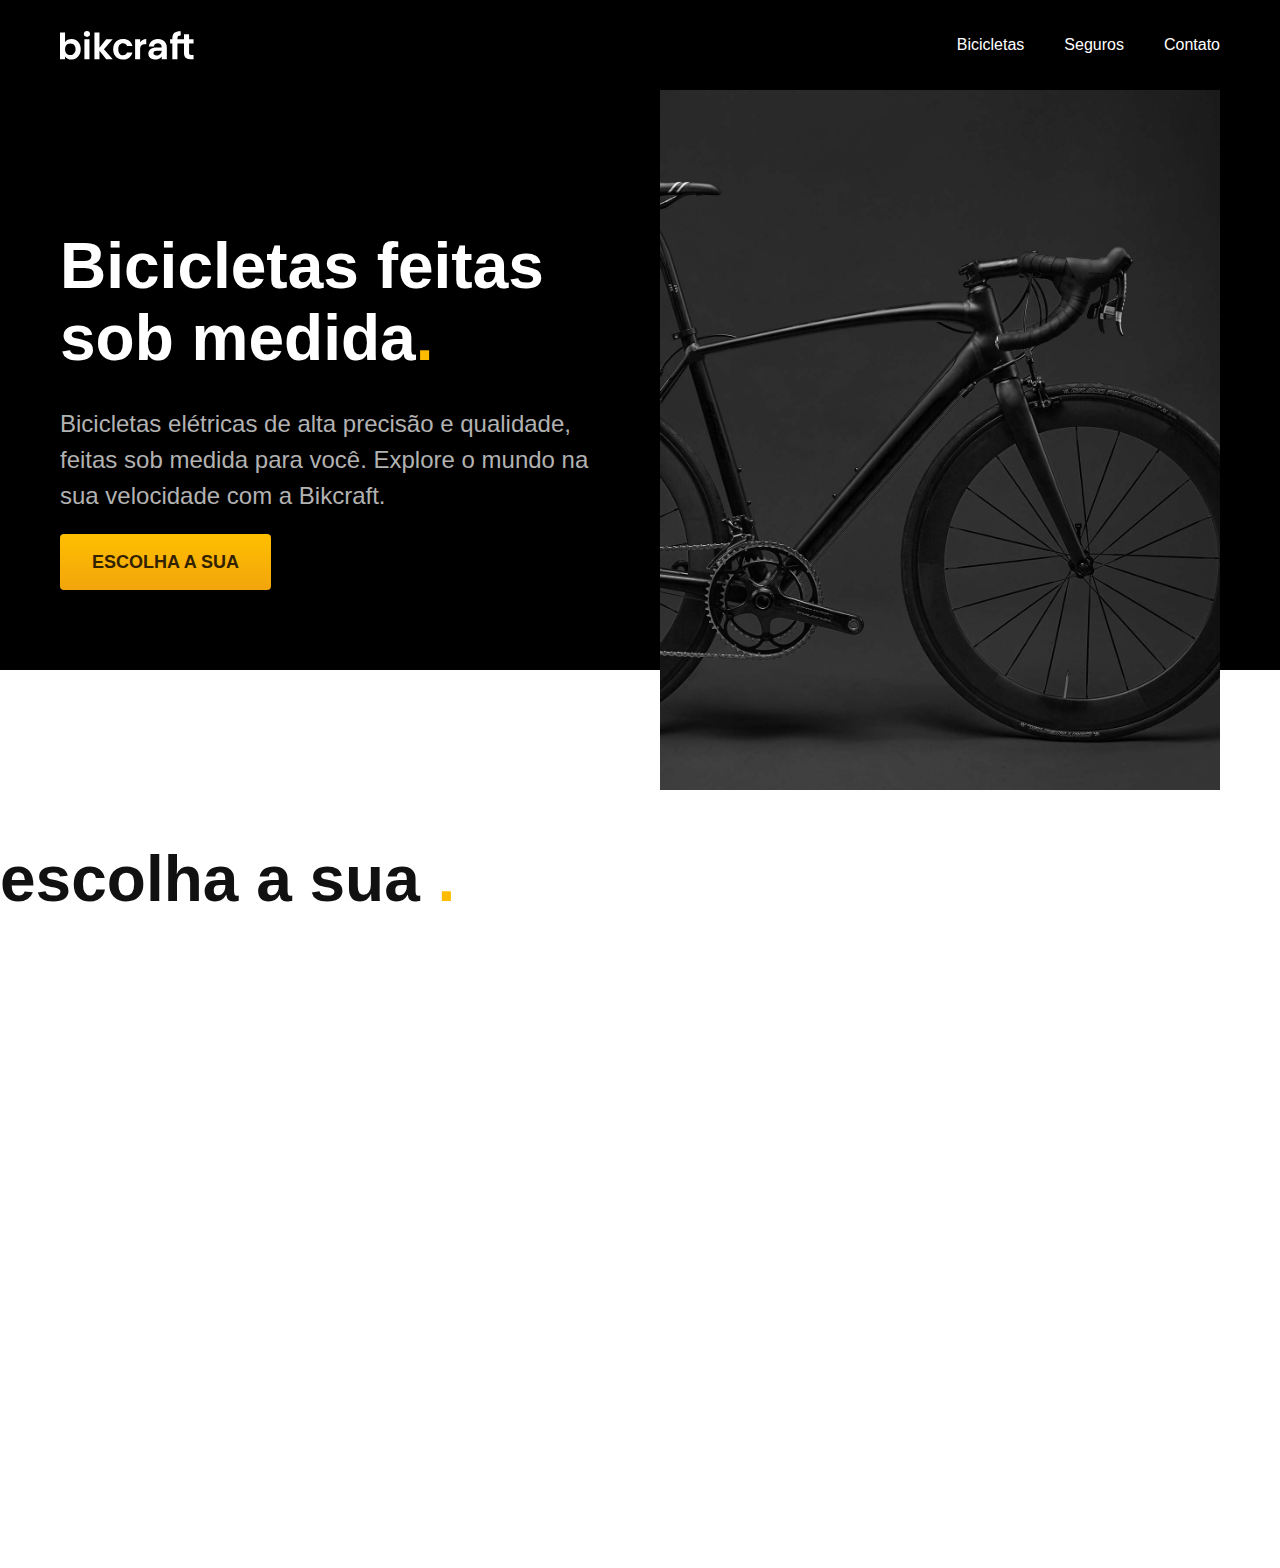
==== index.html @ 7ae23b58 "organizando css tipografias do site" ====
<!DOCTYPE html>
<html lang="pt-br">
  <head>
    <meta charset="UTF-8" />
    <meta http-equiv="X-UA-Compatible" content="IE=edge" />
    <meta name="viewport" content="width=device-width, initial-scale=1.0" />
    <title>Bikcraft - Bicicletas Elétricas</title>
    <meta
      name="description"
      content="Bicicletas elétricas de alta precisão e qualidade, feitas sob medida para você. Explore o mundo na sua velocidade com a Bikcraft."
    />
    <link rel="stylesheet" href="./css/style.css" />
    <!--     <link rel="preconnect" href="https://fonts.googleapis.com">
    <link rel="preconnect" href="https://fonts.gstatic.com" crossorigin>
    <link href="https://fonts.googleapis.com/css2?family=Poppins:wght@400;600&family=Roboto:wght@400;500&display=swap" rel="stylesheet"> -->
  </head>
  <body>
    <!-- CABAÇALHO -->
    <header class="header-bg">
      <div class="header">
        <a href="./"><img src="./img/bikcraft.svg" alt="Bikcraft" /></a>
        <!-- MENU -->
        <nav aria-label="primaria">
          <ul class="header-menu .font-1-m cor-0">
            <li><a href="./bicicletas.html">Bicicletas</a></li>
            <li><a href="./suguros.html">Seguros</a></li>
            <li><a href="./contato.html">Contato</a></li>
          </ul>
        </nav>
      </div>
    </header>

    <!-- INTRODUÇÃO-->
    <main class="introducao-bg">
      <div class="introducao">
        <div class="introducao-conteudo">
          <h1 class="font-1-xxl cor-0">
            Bicicletas feitas sob medida<span class="cor-p1">.</span>
          </h1>
          <p class="font-2-l cor-5">
            Bicicletas elétricas de alta precisão e qualidade, feitas sob medida
            para você. Explore o mundo na sua velocidade com a Bikcraft.
          </p>
          <a class="botao" href="./bicicletas.html">Escolha a sua</a>
        </div>
        <div>
          <img
            src="./img/fotos/introducao.jpg"
            alt="Bicicleta elétrica petra."
          />
        </div>
      </div>
    </main>

    <h2 class="font-1-xxl">escolha a sua <span class="cor-p1">.</span></h2>
  </body>
</html>
---- css/style.css ----
@import "./global/global.css";
@import "./utilidades/tipografia.css";
@import "./utilidades/cores.css";
@import "./global/header.css";

@import "./utilidades/componentes.css";
@import "./home/introducao.css";
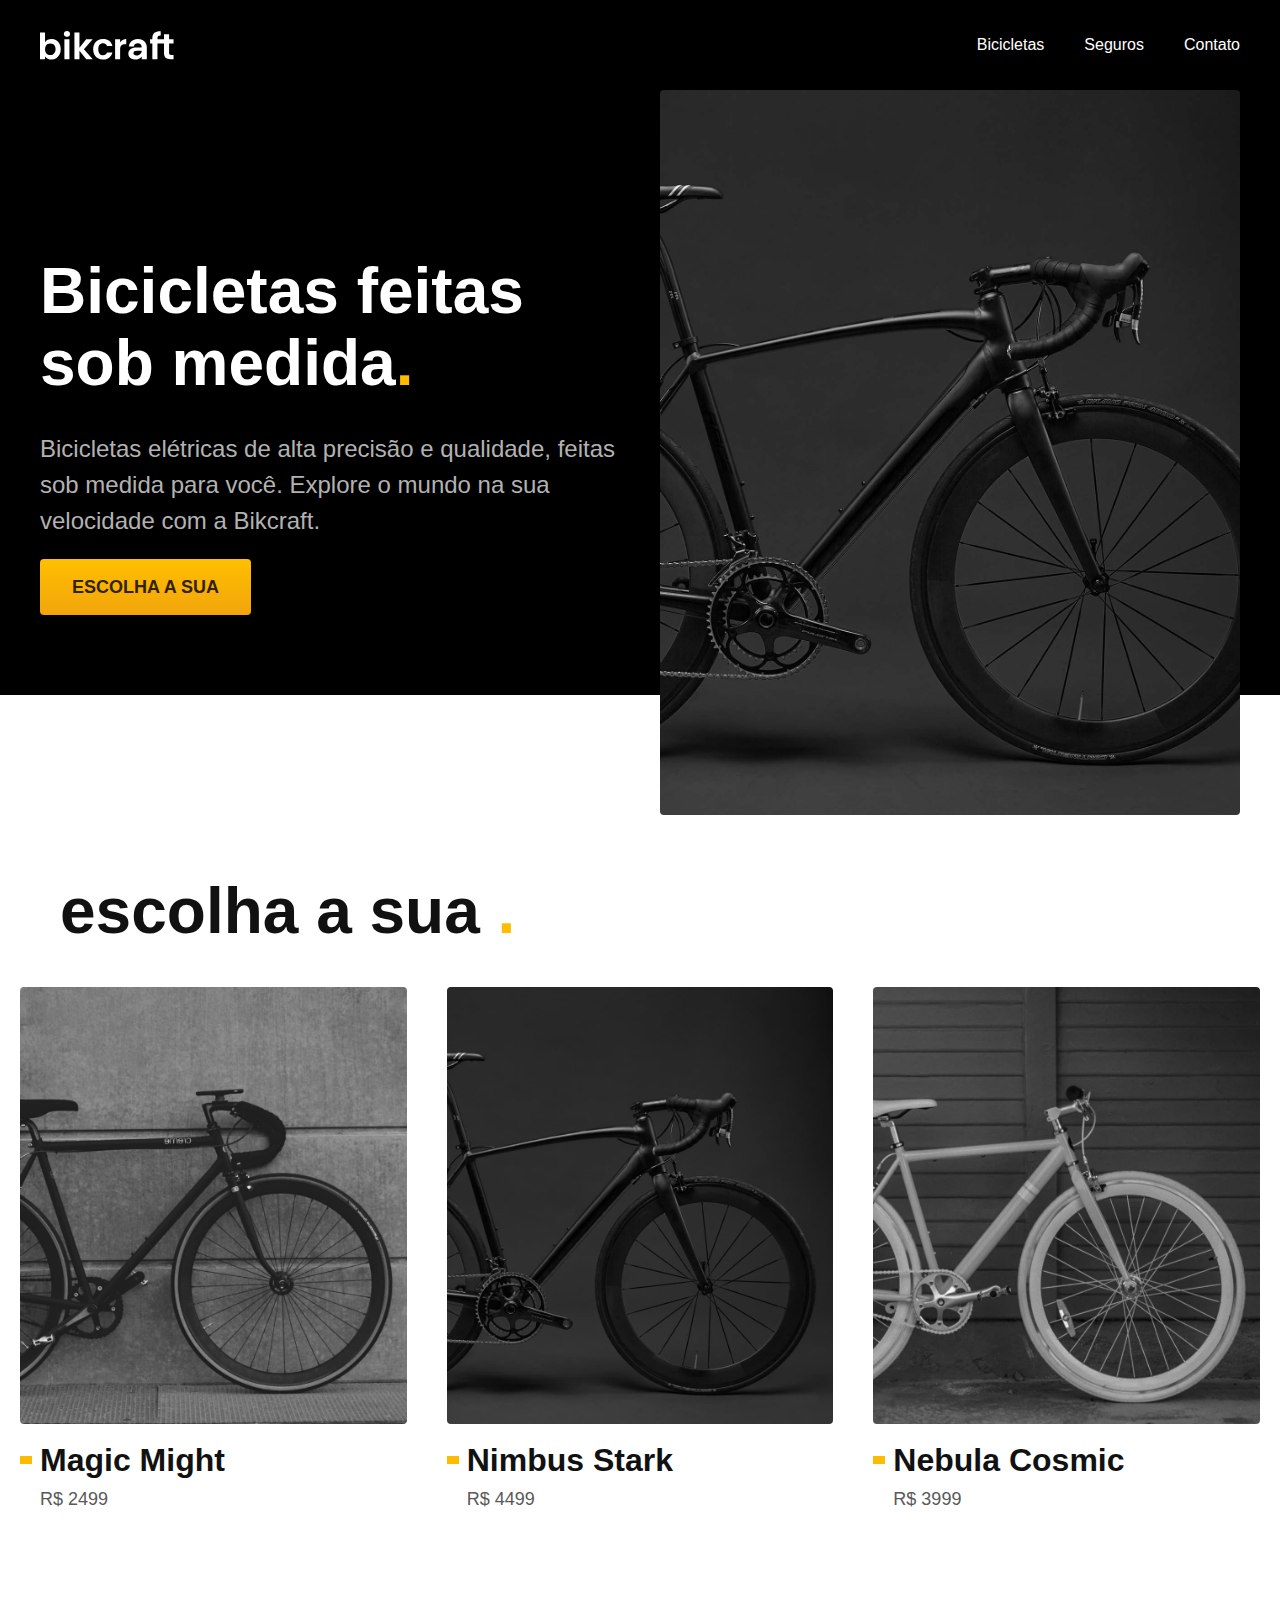
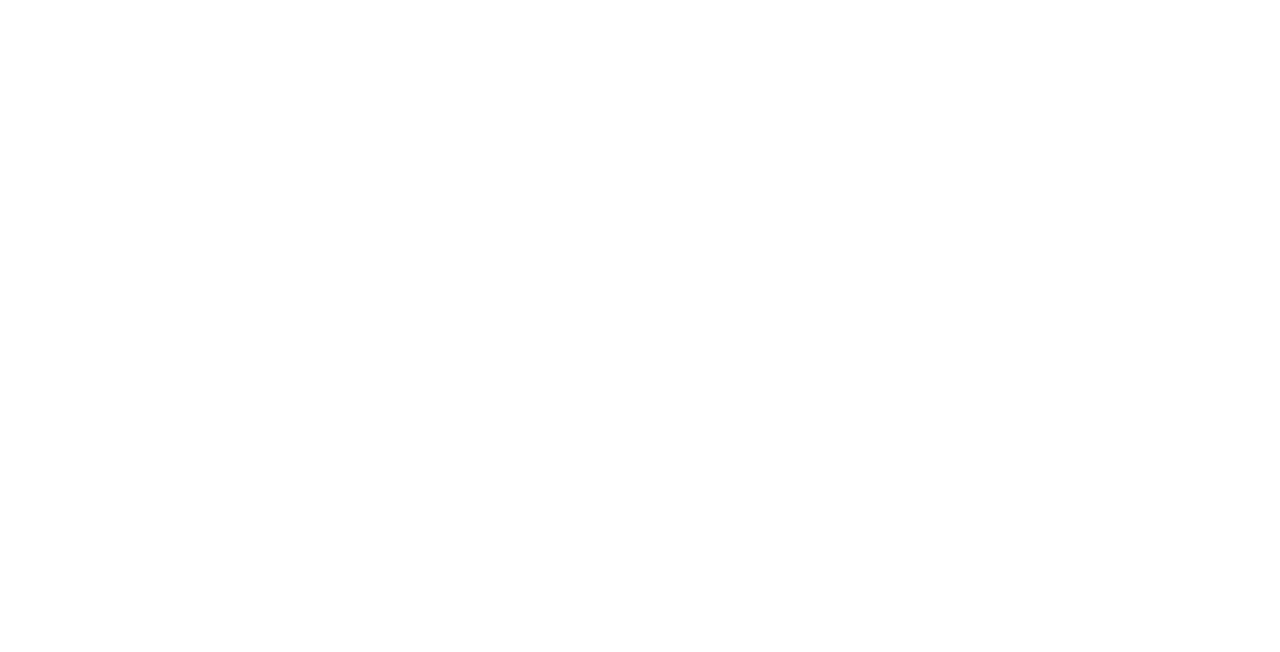
==== commit 6f1ec36b: "adicionando lista de itens pagina principal e criando css do container para reutilização" ====
--- a/index.html
+++ b/index.html
@@ -17,7 +17,7 @@
   <body>
     <!-- CABAÇALHO -->
     <header class="header-bg">
-      <div class="header">
+      <div class="header container">
         <a href="./"><img src="./img/bikcraft.svg" alt="Bikcraft" /></a>
         <!-- MENU -->
         <nav aria-label="primaria">
@@ -30,9 +30,9 @@
       </div>
     </header>
 
-    <!-- INTRODUÇÃO-->
+    <!-- INICIO INTRODUÇÃO-->
     <main class="introducao-bg">
-      <div class="introducao">
+      <div class="introducao container">
         <div class="introducao-conteudo">
           <h1 class="font-1-xxl cor-0">
             Bicicletas feitas sob medida<span class="cor-p1">.</span>
@@ -51,7 +51,38 @@
         </div>
       </div>
     </main>
+    <!-- FIM INTRODUÇÃO-->
 
-    <h2 class="font-1-xxl">escolha a sua <span class="cor-p1">.</span></h2>
+    <!-- INICIO LISTA DE BICILETAS-->
+    <article class="bicicletas-lista">
+      <h2 class="container font-1-xxl">
+        escolha a sua <span class="cor-p1">.</span>
+      </h2>
+
+      <ul>
+        <li>
+          <a href="./bicicletas/magic.html">
+            <img src="./img/bicicletas/magic-home.jpg" alt="Bicicleta preta" />
+            <h3 class="font-1-xl">Magic Might</h3>
+            <span class="font-2-m cor-8">R$ 2499</span>
+          </a>
+        </li>
+        <li>
+          <a href="./bicicletas/nimbus.html">
+            <img src="./img/bicicletas/nimbus-home.jpg" alt="Bicicleta preta" />
+            <h3 class="font-1-xl">Nimbus Stark</h3>
+            <span class="font-2-m cor-8">R$ 4499</span>
+          </a>
+        </li>
+        <li>
+          <a href="./bicicletas/nebula.html">
+            <img src="./img/bicicletas/nebula-home.jpg" alt="Bicicleta preta" />
+            <h3 class="font-1-xl">Nebula Cosmic</h3>
+            <span class="font-2-m cor-8">R$ 3999</span>
+          </a>
+        </li>
+      </ul>
+    </article>
+    <!-- INICIO LISTA DE BICILETAS-->
   </body>
 </html>
--- a/css/style.css
+++ b/css/style.css
@@ -4,4 +4,8 @@
 @import "./global/header.css";
 
 @import "./utilidades/componentes.css";
+
 @import "./home/introducao.css";
+
+/* Bicicletas */
+@import "./bicicletas/bicicletas-listas.css";
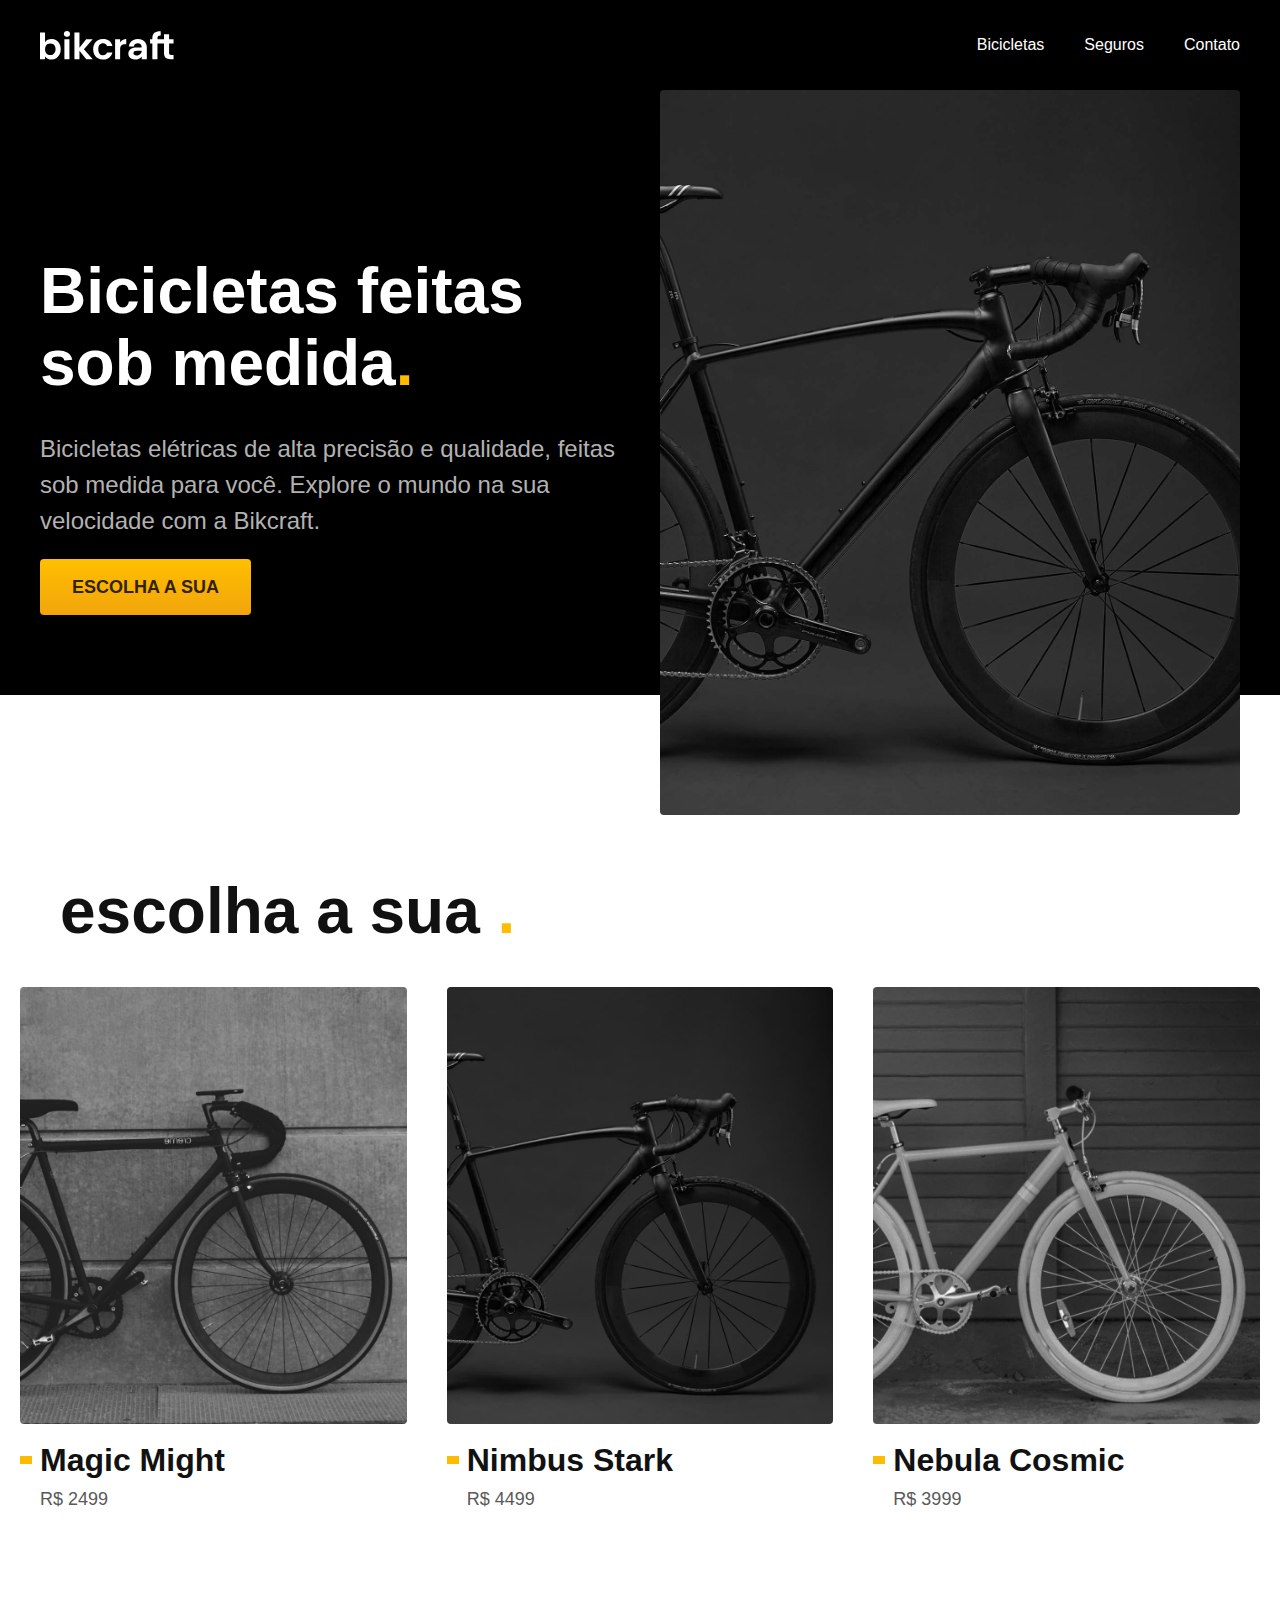
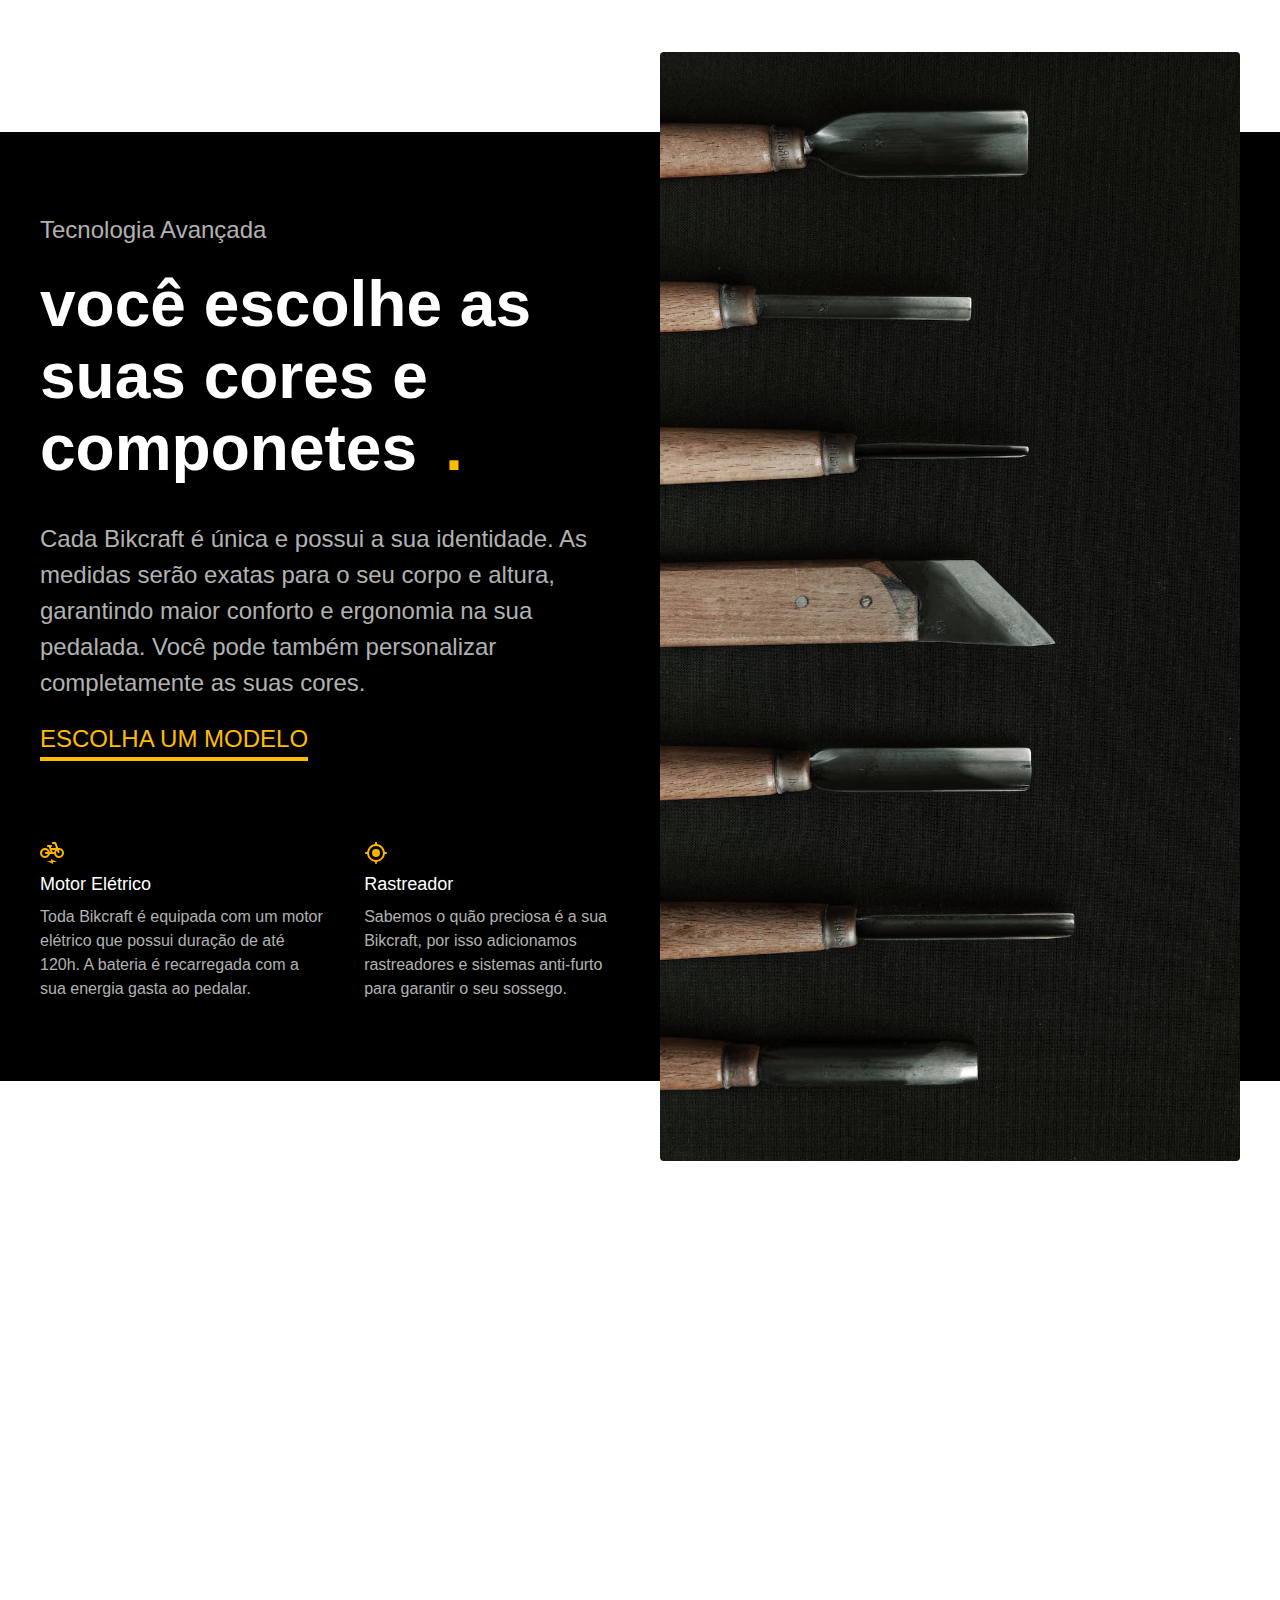
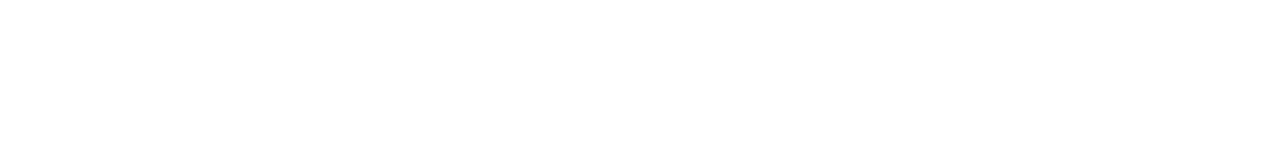
==== commit 44819e46: "finanlizando parte de tecnologias no pagina principal" ====
--- a/index.html
+++ b/index.html
@@ -58,7 +58,6 @@
       <h2 class="container font-1-xxl">
         escolha a sua <span class="cor-p1">.</span>
       </h2>
-
       <ul>
         <li>
           <a href="./bicicletas/magic.html">
@@ -84,5 +83,48 @@
       </ul>
     </article>
     <!-- INICIO LISTA DE BICILETAS-->
+
+    <!-- INICIO TECNOLOGIA-->
+    <article class="tecnologia-bg">
+      <div class="tecnologia container">
+        <div class="tecnologia-conteudo">
+          <span class="font-2-l-b cor-5">Tecnologia Avançada</span>
+          <h2 class="font-1-xxl cor-0">
+            você escolhe as suas cores e componetes
+            <samp class="cor-p1">.</samp>
+          </h2>
+          <p class="font-2-l cor-5">
+            Cada Bikcraft é única e possui a sua identidade. As medidas serão
+            exatas para o seu corpo e altura, garantindo maior conforto e
+            ergonomia na sua pedalada. Você pode também personalizar
+            completamente as suas cores.
+          </p>
+          <a class="link" href="./bicicletas.html">Escolha um modelo</a>
+          <div class="tecnologia-vantagens">
+            <div>
+              <img src="./img/icones/eletrica.svg" alt="" />
+              <h3 class="font-1-m cor-0">Motor Elétrico</h3>
+              <p class="font-2-s cor-5">
+                Toda Bikcraft é equipada com um motor elétrico que possui
+                duração de até 120h. A bateria é recarregada com a sua energia
+                gasta ao pedalar.
+              </p>
+            </div>
+            <div>
+              <img src="./img/icones/rastreador.svg" alt="" />
+              <h3 class="font-1-m cor-0">Rastreador</h3>
+              <p class="font-2-s cor-5">
+                Sabemos o quão preciosa é a sua Bikcraft, por isso adicionamos
+                rastreadores e sistemas anti-furto para garantir o seu sossego.
+              </p>
+            </div>
+          </div>
+        </div>
+        <div class="tecnologia-imagem">
+          <img src="./img/fotos/tecnologia.jpg" alt="" />
+        </div>
+      </div>
+    </article>
+    <!-- FIM TECNOLOGIA-->
   </body>
 </html>
--- a/css/style.css
+++ b/css/style.css
@@ -1,11 +1,15 @@
+/* Global */
 @import "./global/global.css";
+@import "./global/header.css";
+
+/* Utilidades */
+@import "./utilidades/componentes.css";
 @import "./utilidades/tipografia.css";
 @import "./utilidades/cores.css";
-@import "./global/header.css";
 
-@import "./utilidades/componentes.css";
-
+/* Home */
 @import "./home/introducao.css";
+@import "./home/tecnologia.css";
 
 /* Bicicletas */
 @import "./bicicletas/bicicletas-listas.css";
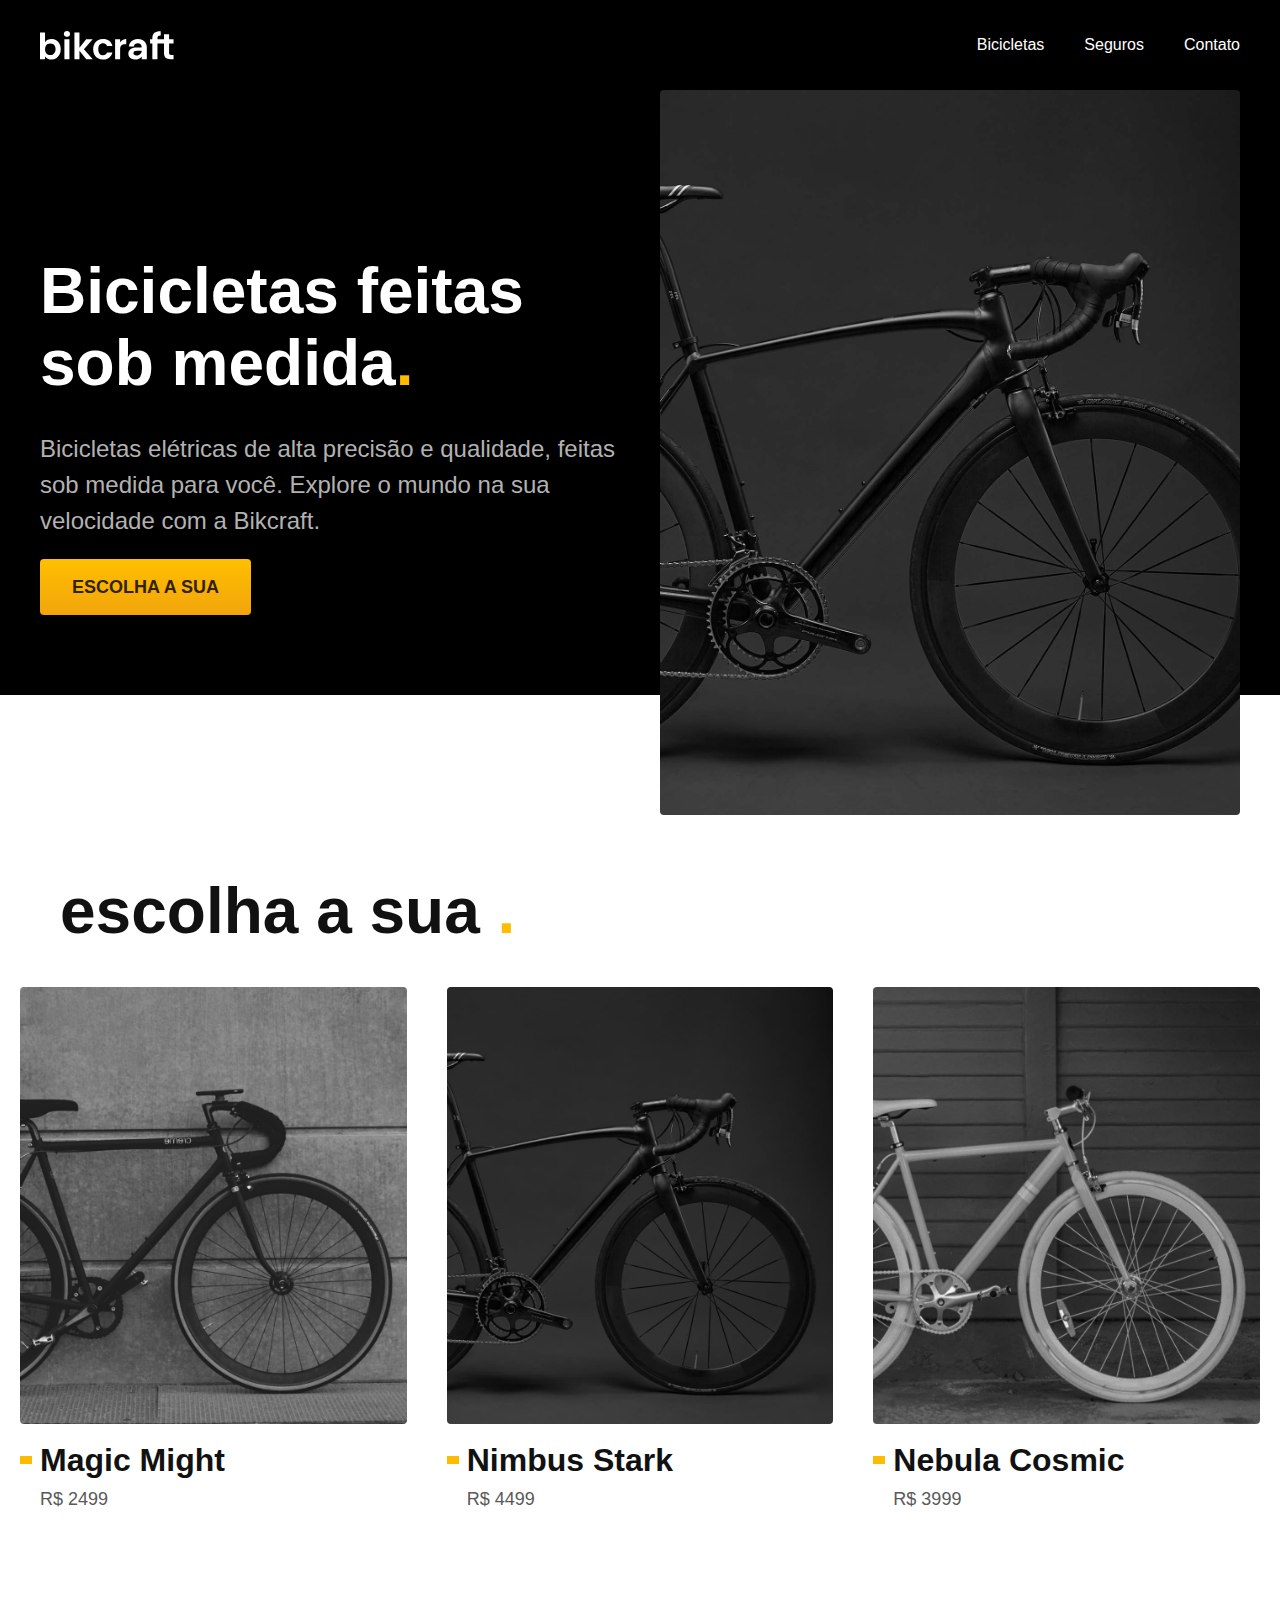
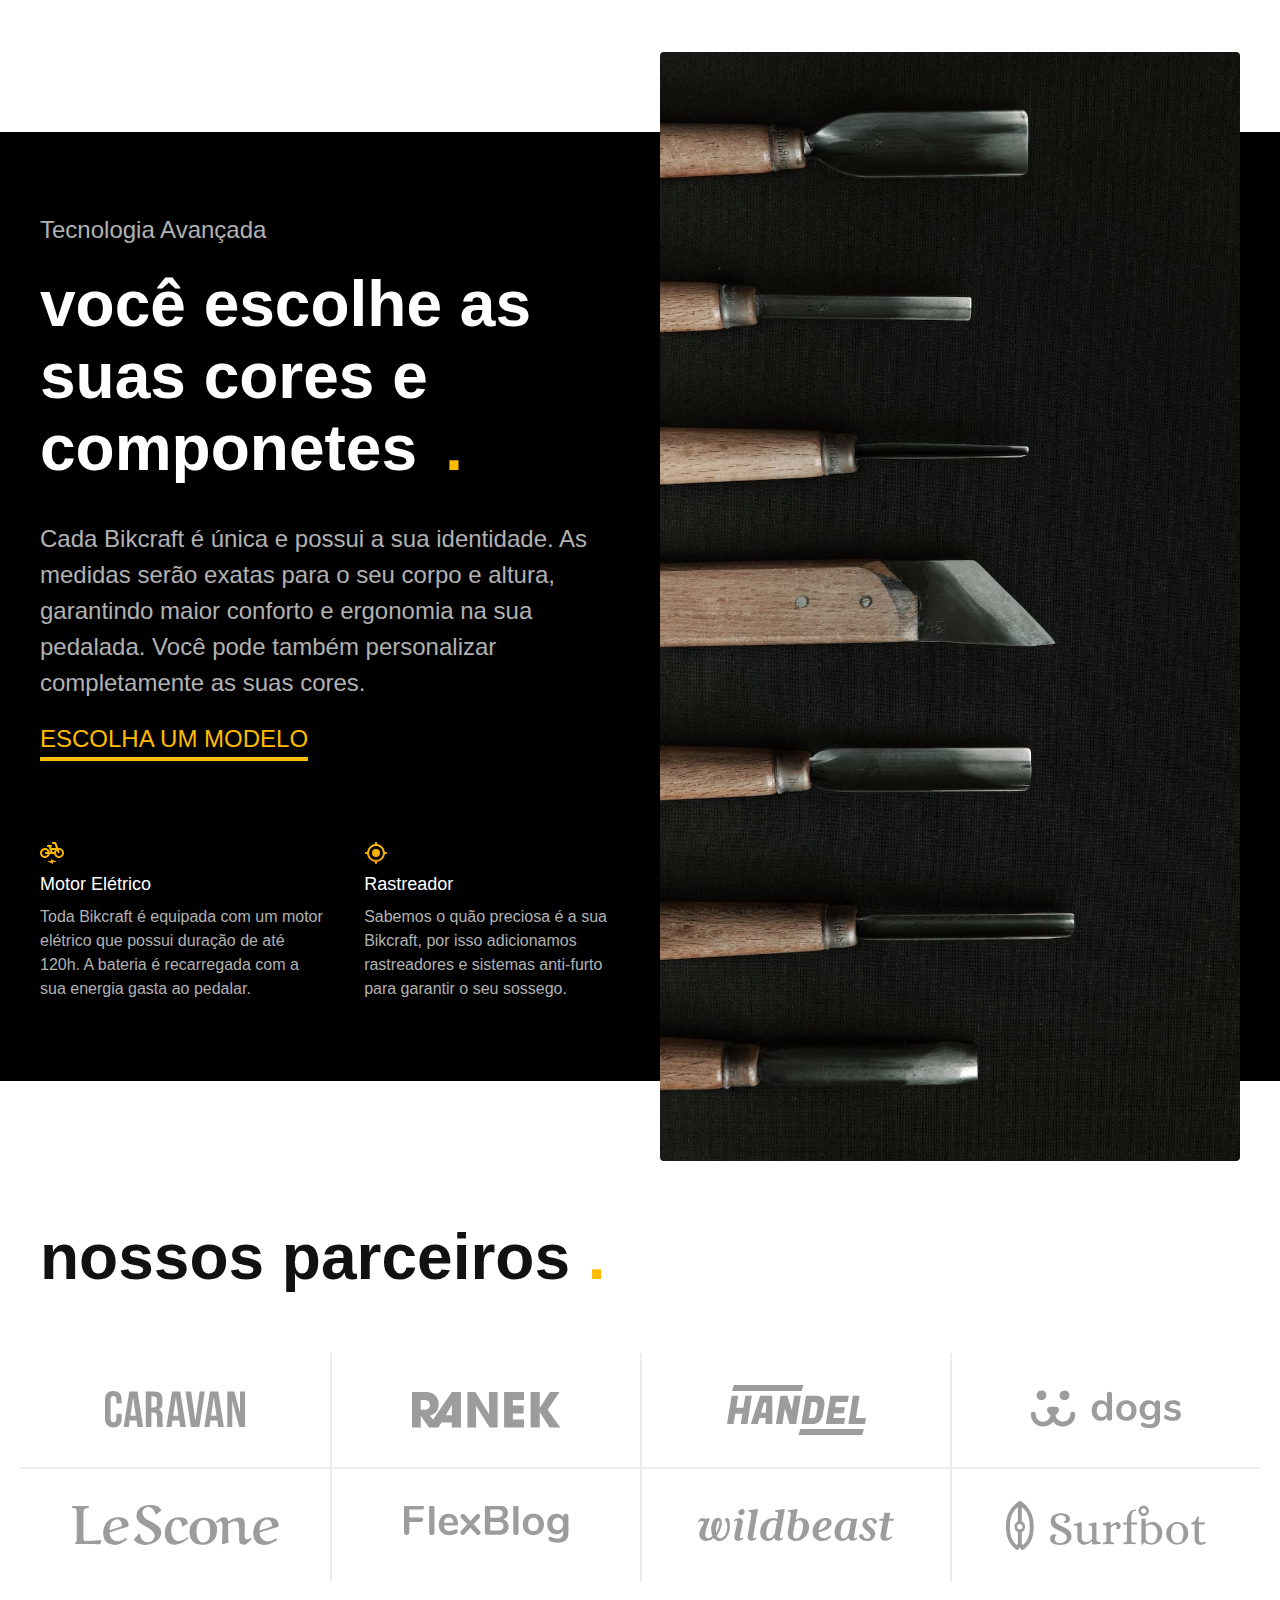
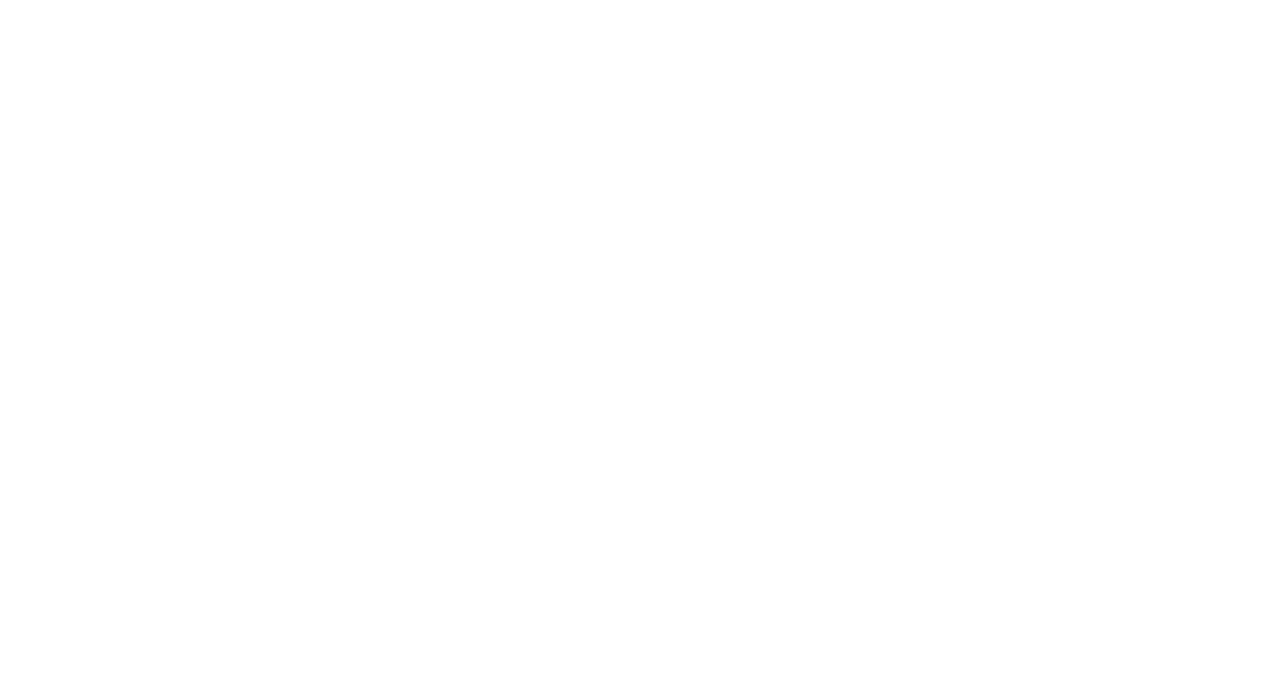
==== commit 7a404384: "Finalizando parceria da pagina principal" ====
--- a/index.html
+++ b/index.html
@@ -126,5 +126,37 @@
       </div>
     </article>
     <!-- FIM TECNOLOGIA-->
+
+    <!-- INICIO PARCEIROS-->
+    <section class="parceiros" aria-label="Nossos Parceiros">
+      <h2 class="container font-1-xxl">nossos parceiros <span class="cor-p1">.</span></h2>
+      <ul>
+        <li>
+          <img src="./img/parceiros/caravan.svg" alt="caravan">
+        </li>
+        <li>
+          <img src="./img/parceiros/ranek.svg" alt="ranek">
+        </li>
+        <li>
+          <img src="./img/parceiros/handel.svg" alt="handel">
+        </li>
+        <li>
+          <img src="./img/parceiros/dogs.svg" alt="dogs">
+        </li>
+        <li>
+          <img src="./img/parceiros/lescone.svg" alt="lescone">
+        </li>
+        <li>
+          <img src="./img/parceiros/flexblog.svg" alt="flexblog">
+        </li>
+        <li>
+          <img src="./img/parceiros/wildbeast.svg" alt="wildbest">
+        </li>
+        <li>
+          <img src="./img/parceiros/surfbot.svg" alt="surfbot">
+        </li>
+      </ul>
+    </section>
+    <!-- FIM PARCEIROS-->
   </body>
 </html>
--- a/css/style.css
+++ b/css/style.css
@@ -10,6 +10,7 @@
 /* Home */
 @import "./home/introducao.css";
 @import "./home/tecnologia.css";
+@import "./home/parceiros.css";
 
 /* Bicicletas */
 @import "./bicicletas/bicicletas-listas.css";
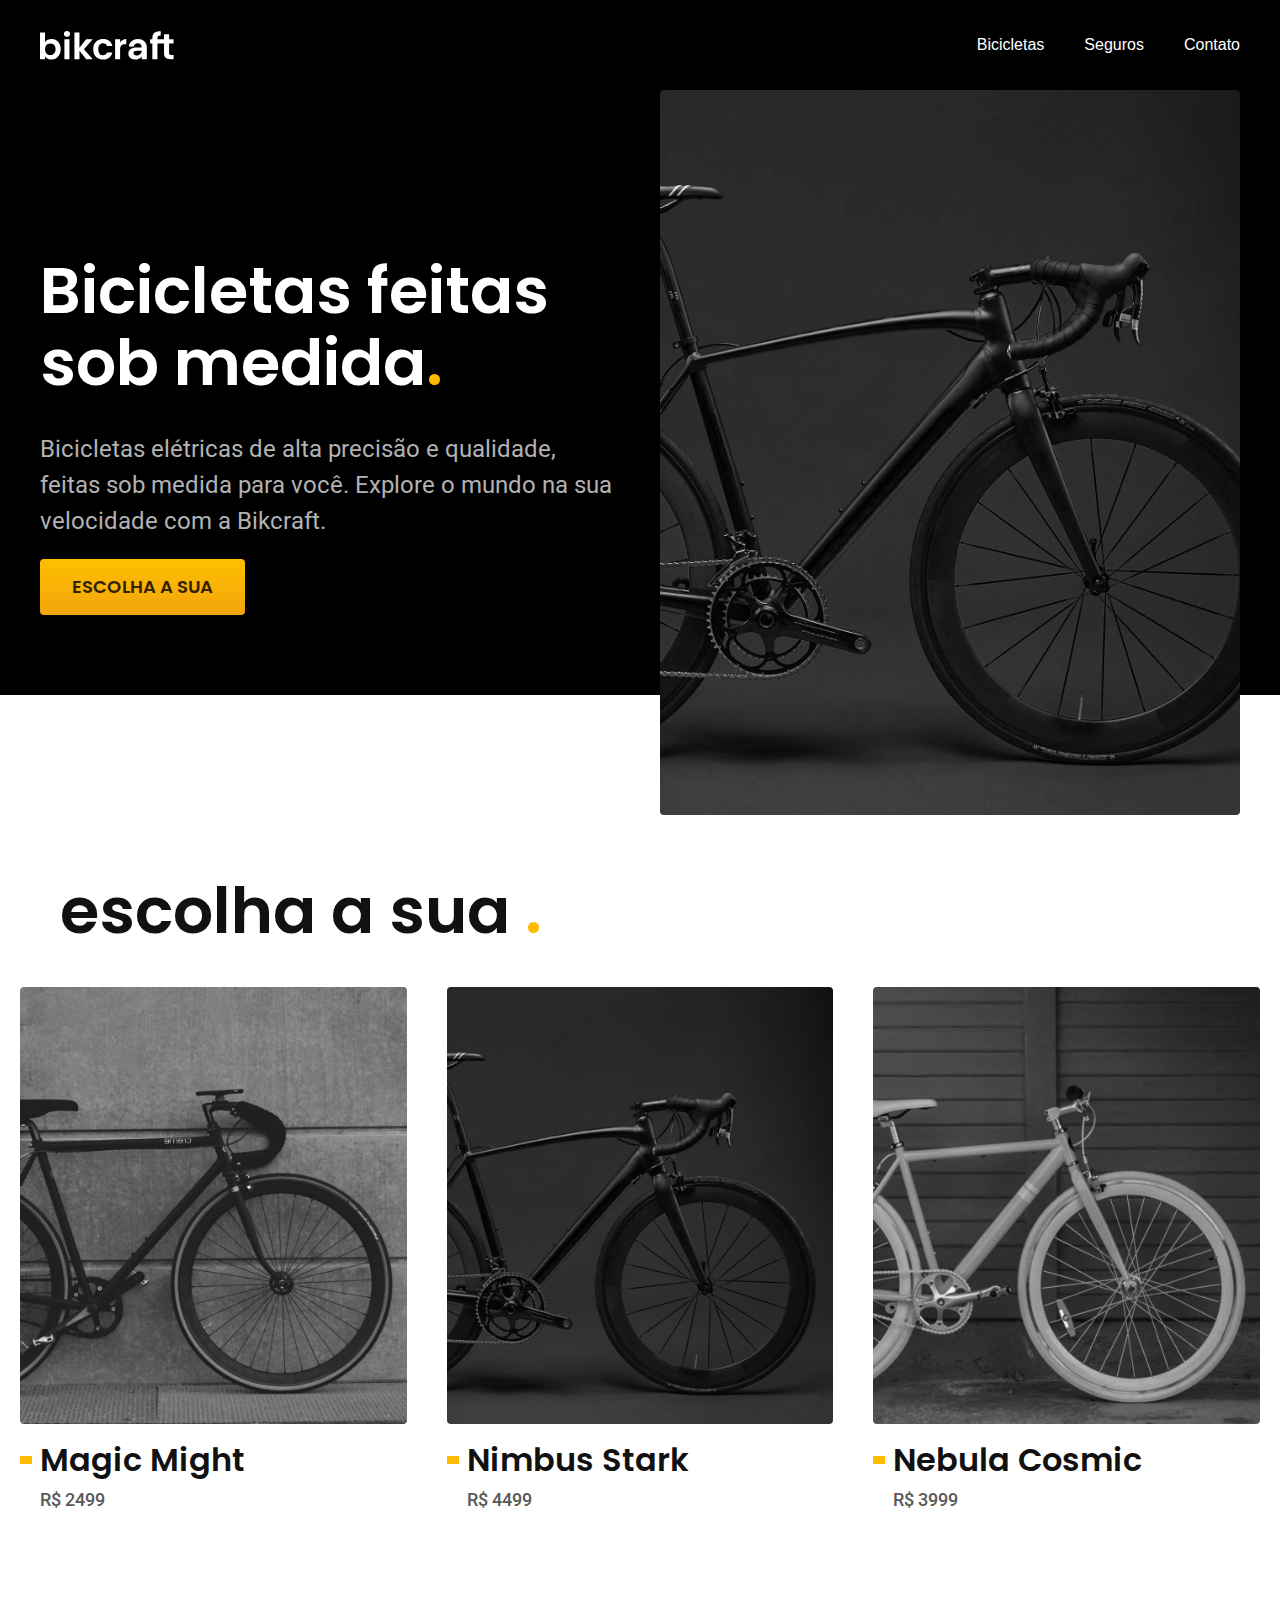
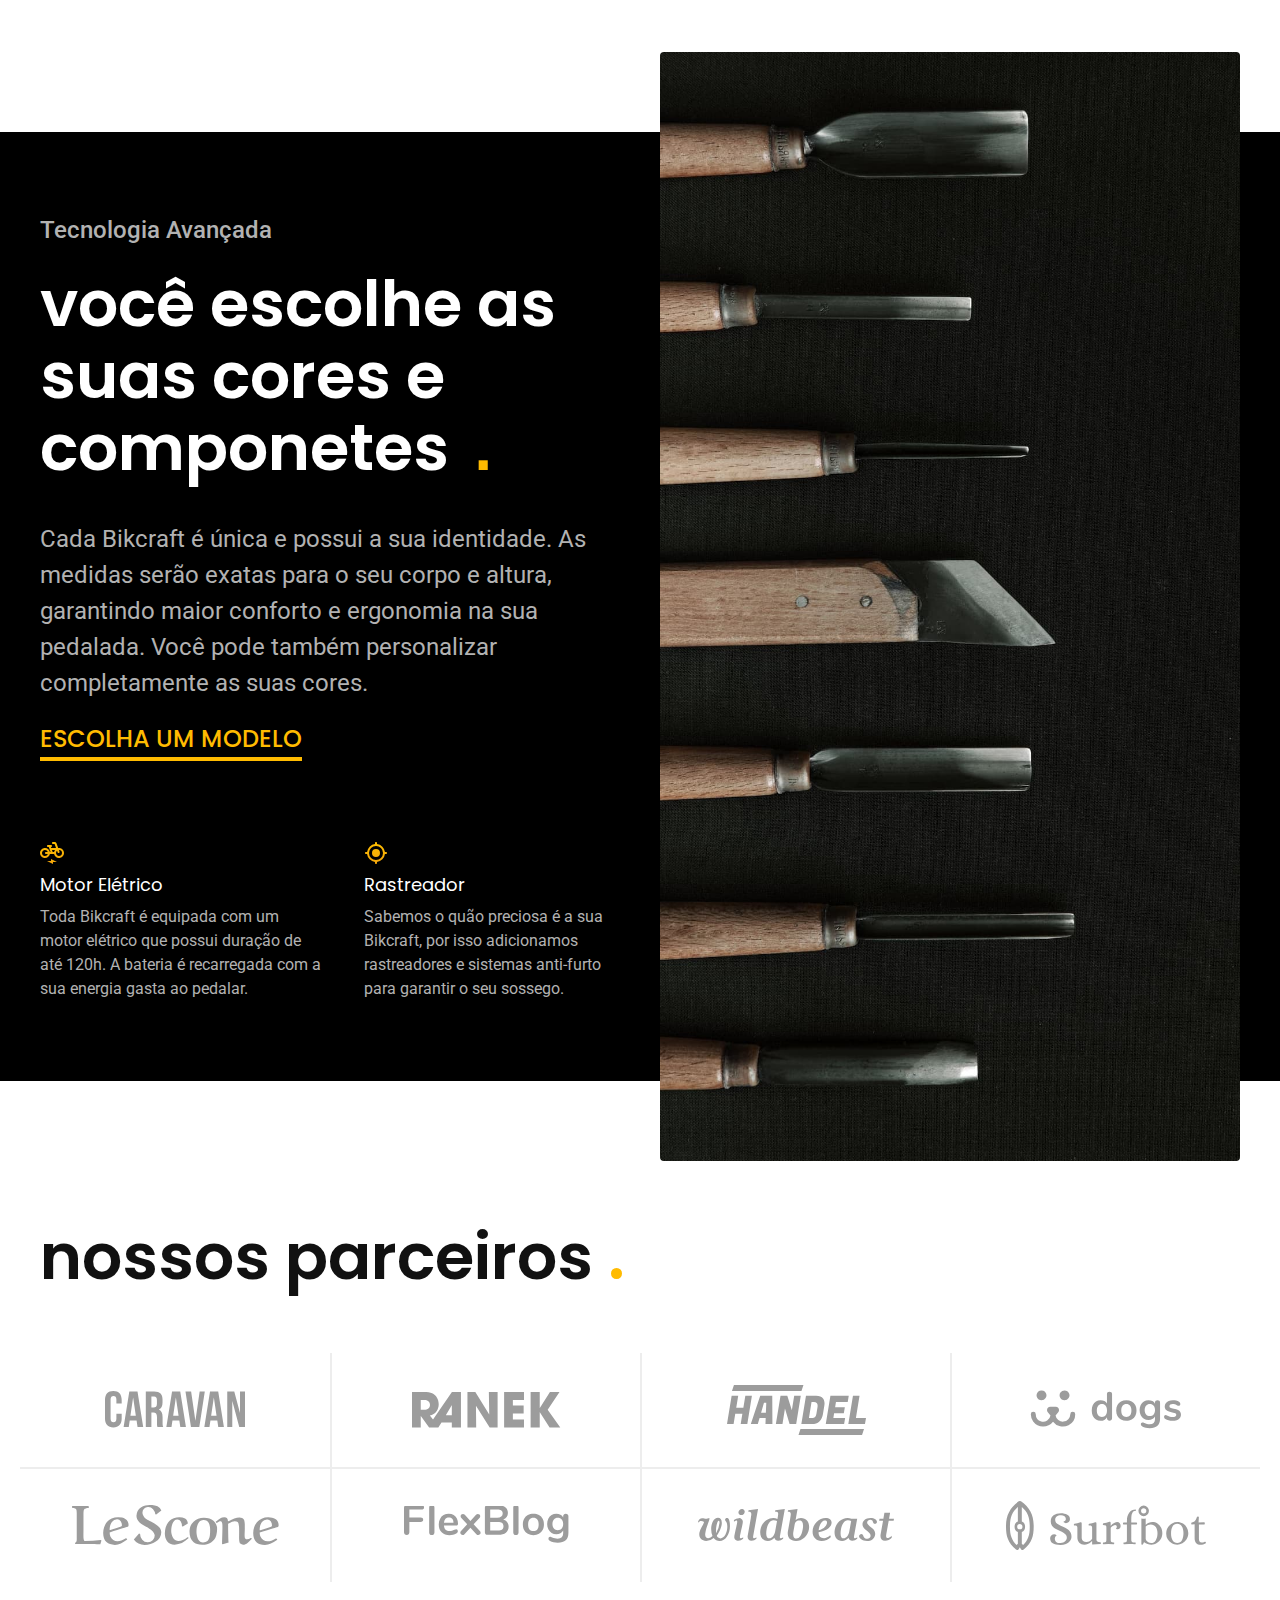
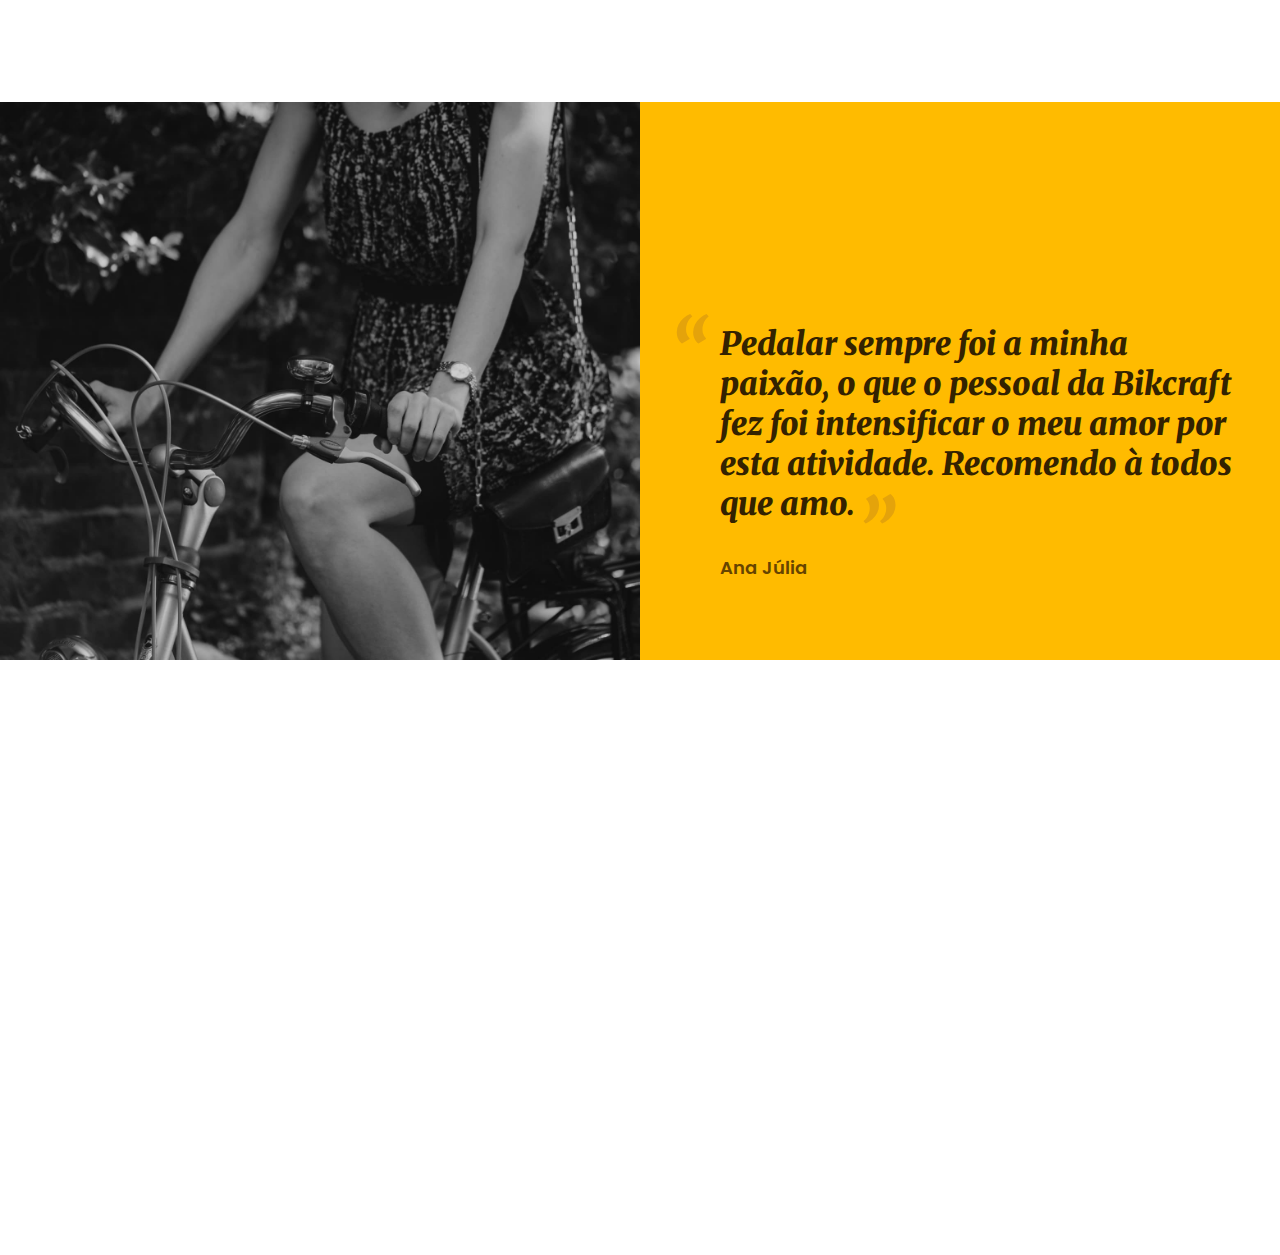
==== commit 7b72701e: "Finalizado depoimentos na pagina home do site" ====
--- a/index.html
+++ b/index.html
@@ -10,9 +10,9 @@
       content="Bicicletas elétricas de alta precisão e qualidade, feitas sob medida para você. Explore o mundo na sua velocidade com a Bikcraft."
     />
     <link rel="stylesheet" href="./css/style.css" />
-    <!--     <link rel="preconnect" href="https://fonts.googleapis.com">
+    <link rel="preconnect" href="https://fonts.googleapis.com">
     <link rel="preconnect" href="https://fonts.gstatic.com" crossorigin>
-    <link href="https://fonts.googleapis.com/css2?family=Poppins:wght@400;600&family=Roboto:wght@400;500&display=swap" rel="stylesheet"> -->
+    <link href="https://fonts.googleapis.com/css2?family=Merriweather:ital,wght@1,900&family=Poppins:ital,wght@0,600;1,500&family=Roboto:wght@400;500&display=swap" rel="stylesheet">
   </head>
   <body>
     <!-- CABAÇALHO -->
@@ -129,34 +129,50 @@
 
     <!-- INICIO PARCEIROS-->
     <section class="parceiros" aria-label="Nossos Parceiros">
-      <h2 class="container font-1-xxl">nossos parceiros <span class="cor-p1">.</span></h2>
+      <h2 class="container font-1-xxl">
+        nossos parceiros <span class="cor-p1">.</span>
+      </h2>
       <ul>
         <li>
-          <img src="./img/parceiros/caravan.svg" alt="caravan">
+          <img src="./img/parceiros/caravan.svg" alt="caravan" />
         </li>
         <li>
-          <img src="./img/parceiros/ranek.svg" alt="ranek">
+          <img src="./img/parceiros/ranek.svg" alt="ranek" />
         </li>
         <li>
-          <img src="./img/parceiros/handel.svg" alt="handel">
+          <img src="./img/parceiros/handel.svg" alt="handel" />
         </li>
         <li>
-          <img src="./img/parceiros/dogs.svg" alt="dogs">
+          <img src="./img/parceiros/dogs.svg" alt="dogs" />
         </li>
         <li>
-          <img src="./img/parceiros/lescone.svg" alt="lescone">
+          <img src="./img/parceiros/lescone.svg" alt="lescone" />
         </li>
         <li>
-          <img src="./img/parceiros/flexblog.svg" alt="flexblog">
+          <img src="./img/parceiros/flexblog.svg" alt="flexblog" />
         </li>
         <li>
-          <img src="./img/parceiros/wildbeast.svg" alt="wildbest">
+          <img src="./img/parceiros/wildbeast.svg" alt="wildbest" />
         </li>
         <li>
-          <img src="./img/parceiros/surfbot.svg" alt="surfbot">
+          <img src="./img/parceiros/surfbot.svg" alt="surfbot" />
         </li>
       </ul>
     </section>
     <!-- FIM PARCEIROS-->
+
+    <!-- INICIO DEPOIMENTOS-->
+    <section class="depoimento">
+      <div>
+        <img src="./img/fotos/depoimento.jpg" alt="Pessoa pedalando uma bicicleta" />
+      </div>
+      <div class="depoimento-conteudo">
+        <blockquote class="font-1-xl cor-p5">
+          <p>Pedalar sempre foi a minha paixão, o que o pessoal da Bikcraft fez foi intensificar o meu amor por esta atividade. Recomendo à todos que amo.</p>
+        </blockquote>
+        <span class="font-1-m-b cor-p4">Ana Júlia</span>
+      </div>
+    </section>
+    <!-- FIM DEPOIMENTOS-->
   </body>
 </html>
--- a/css/style.css
+++ b/css/style.css
@@ -11,6 +11,8 @@
 @import "./home/introducao.css";
 @import "./home/tecnologia.css";
 @import "./home/parceiros.css";
+@import "./home/depoimentos.css";
+
 
 /* Bicicletas */
 @import "./bicicletas/bicicletas-listas.css";
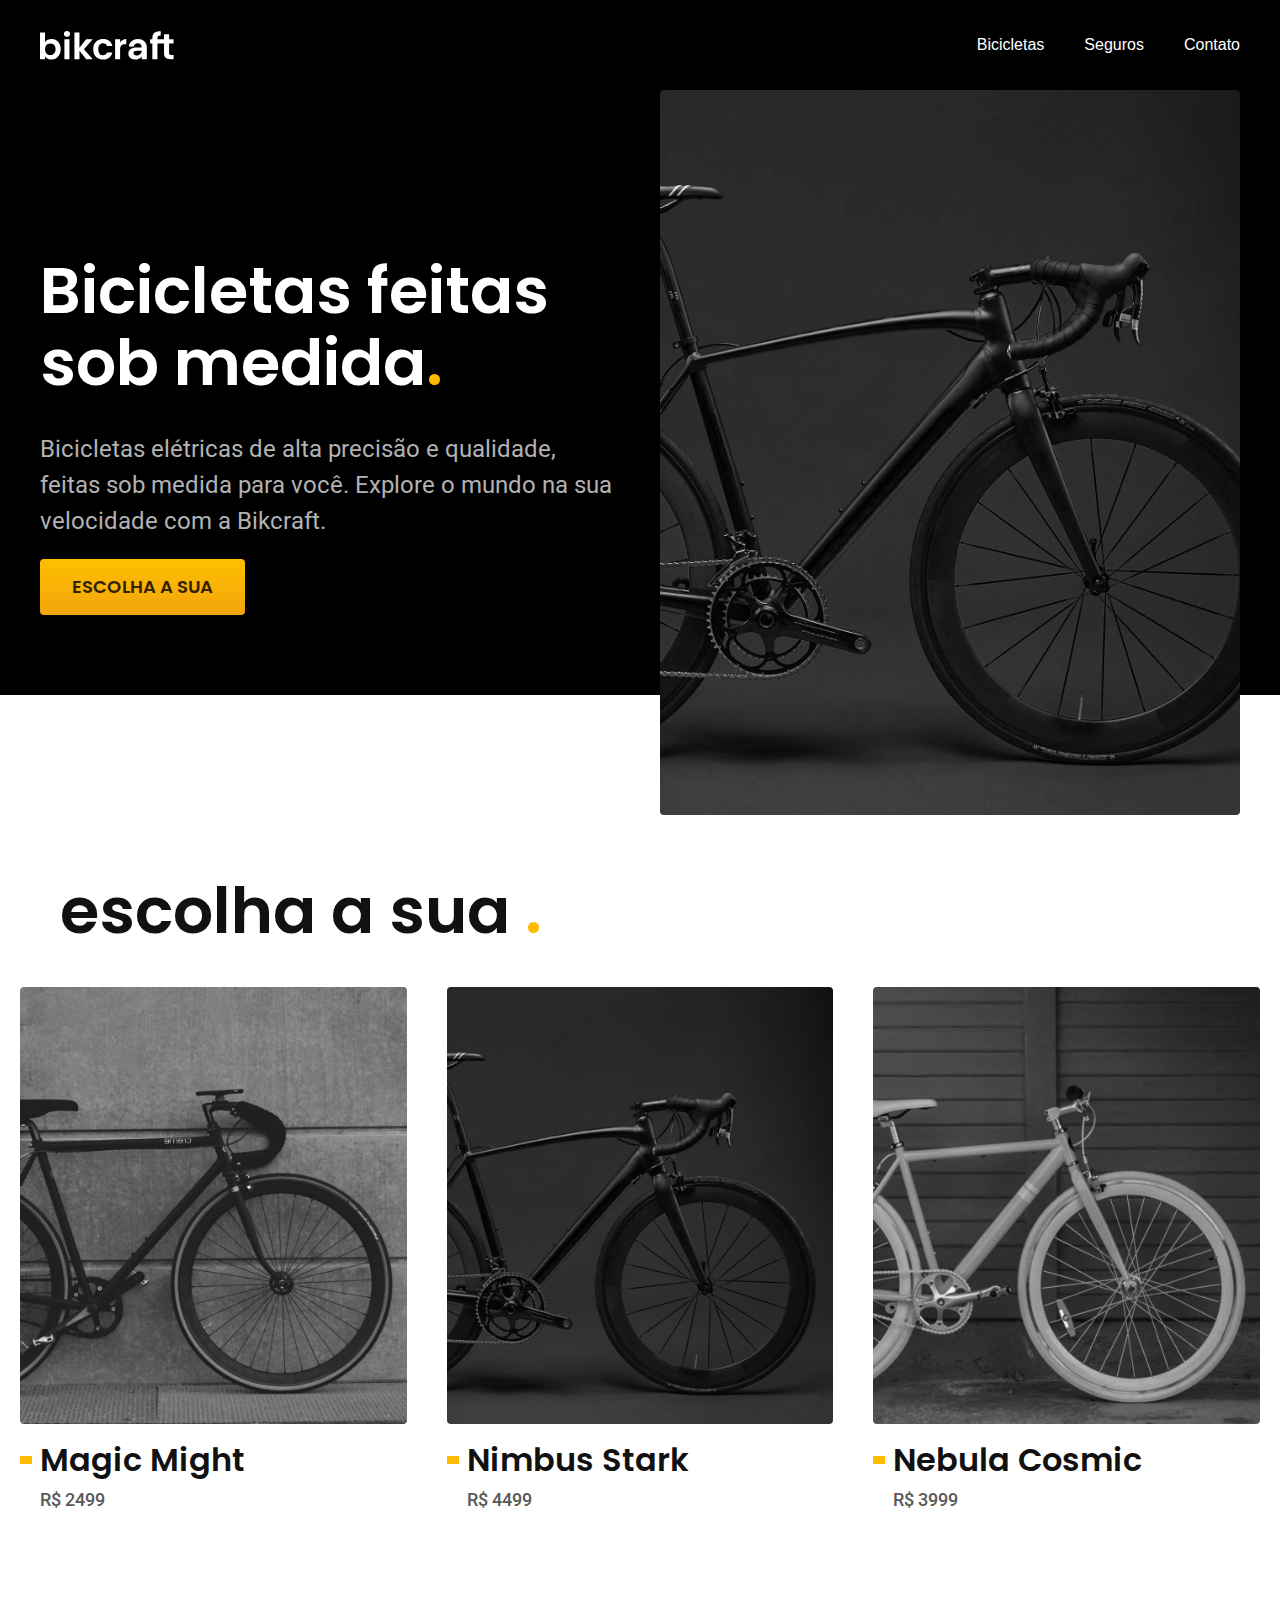
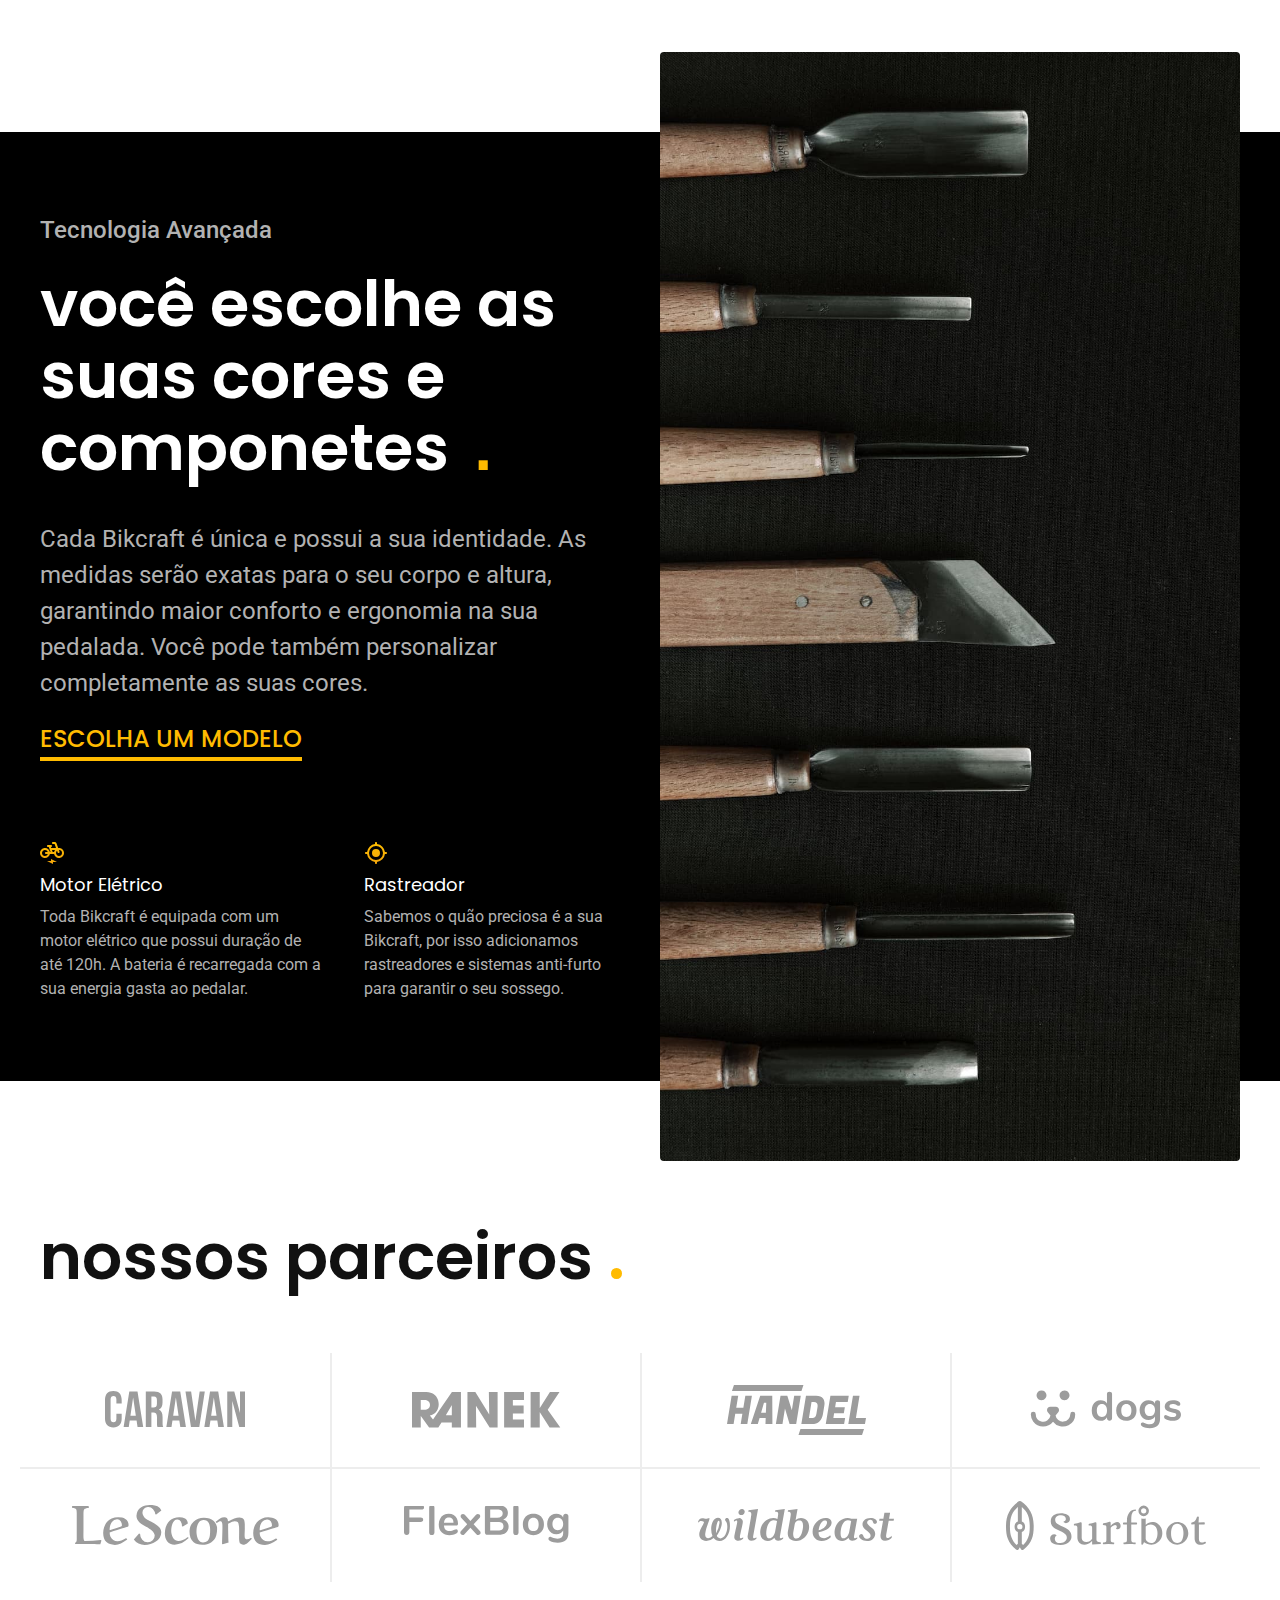
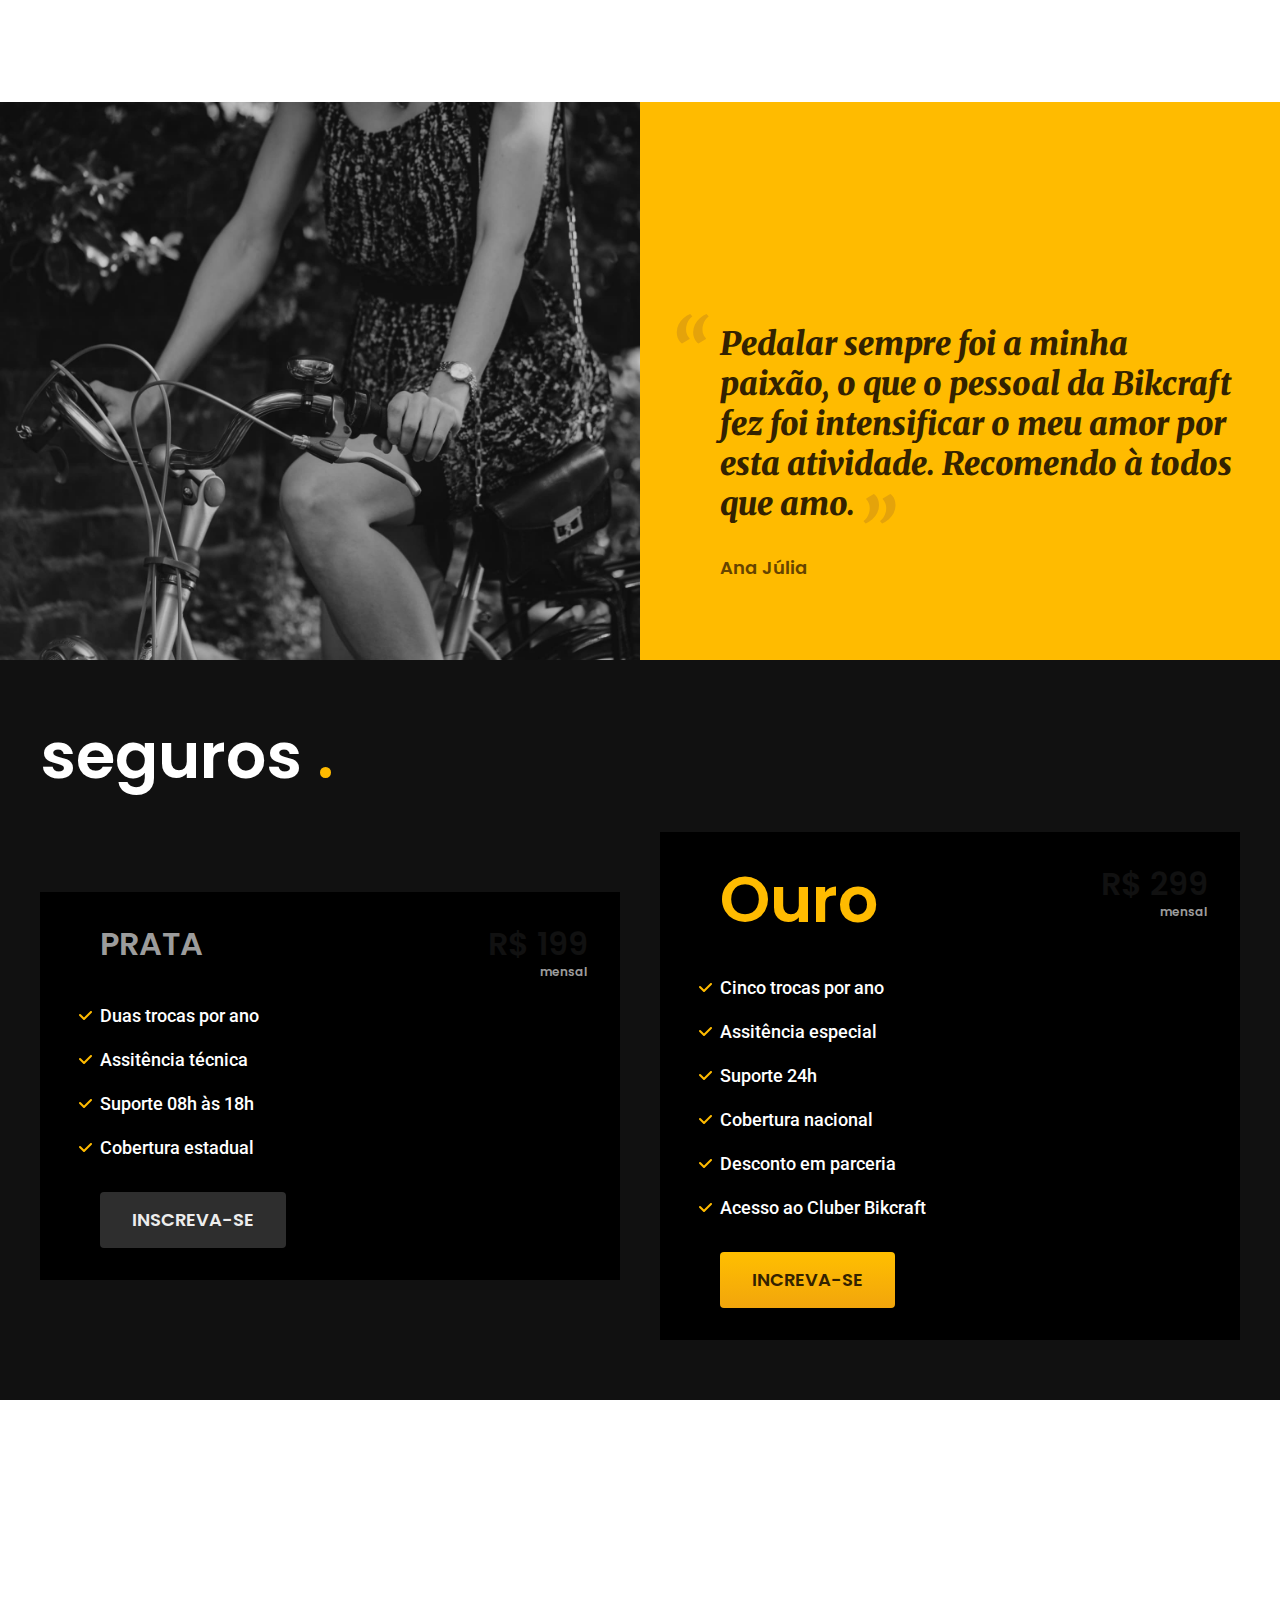
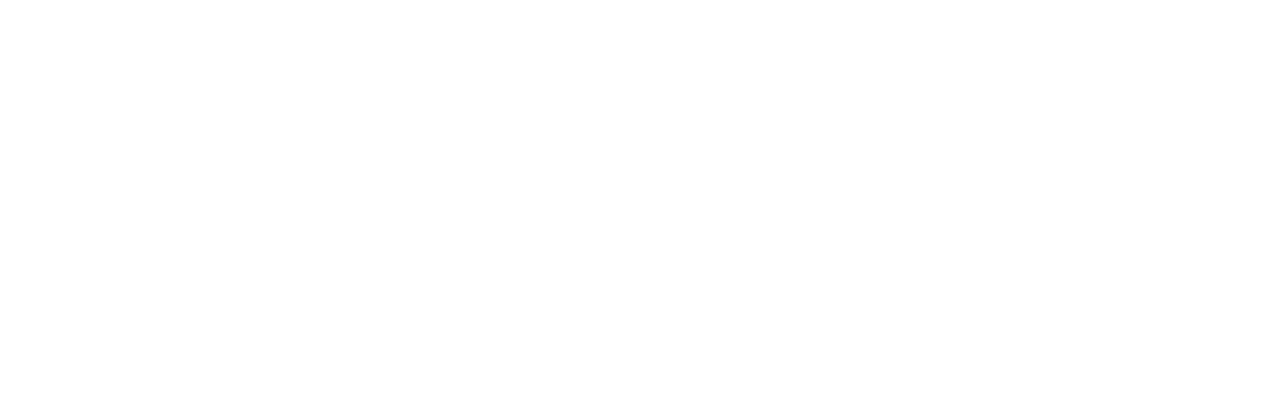
==== commit 05703815: "Finalindo conteúdo seguro na pagina home do site" ====
--- a/index.html
+++ b/index.html
@@ -10,9 +10,12 @@
       content="Bicicletas elétricas de alta precisão e qualidade, feitas sob medida para você. Explore o mundo na sua velocidade com a Bikcraft."
     />
     <link rel="stylesheet" href="./css/style.css" />
-    <link rel="preconnect" href="https://fonts.googleapis.com">
-    <link rel="preconnect" href="https://fonts.gstatic.com" crossorigin>
-    <link href="https://fonts.googleapis.com/css2?family=Merriweather:ital,wght@1,900&family=Poppins:ital,wght@0,600;1,500&family=Roboto:wght@400;500&display=swap" rel="stylesheet">
+    <link rel="preconnect" href="https://fonts.googleapis.com" />
+    <link rel="preconnect" href="https://fonts.gstatic.com" crossorigin />
+    <link
+      href="https://fonts.googleapis.com/css2?family=Merriweather:ital,wght@1,900&family=Poppins:ital,wght@0,600;1,500&family=Roboto:wght@400;500&display=swap"
+      rel="stylesheet"
+    />
   </head>
   <body>
     <!-- CABAÇALHO -->
@@ -164,15 +167,56 @@
     <!-- INICIO DEPOIMENTOS-->
     <section class="depoimento">
       <div>
-        <img src="./img/fotos/depoimento.jpg" alt="Pessoa pedalando uma bicicleta" />
+        <img
+          src="./img/fotos/depoimento.jpg"
+          alt="Pessoa pedalando uma bicicleta"
+        />
       </div>
       <div class="depoimento-conteudo">
         <blockquote class="font-1-xl cor-p5">
-          <p>Pedalar sempre foi a minha paixão, o que o pessoal da Bikcraft fez foi intensificar o meu amor por esta atividade. Recomendo à todos que amo.</p>
+          <p>
+            Pedalar sempre foi a minha paixão, o que o pessoal da Bikcraft fez
+            foi intensificar o meu amor por esta atividade. Recomendo à todos
+            que amo.
+          </p>
         </blockquote>
         <span class="font-1-m-b cor-p4">Ana Júlia</span>
       </div>
     </section>
     <!-- FIM DEPOIMENTOS-->
+
+    <!-- INICIO SUGUROS-->
+    <article class="seguros-bg">
+      <div class="seguros container">
+        <h2 class="font-1-xxl cor-0">seguros <span class="cor-p1">.</span></h2>
+
+        <div class="seguros-item">
+          <h3 class="font-1-xl cor-6">PRATA</h3>
+          <span class="font-1-xl">R$ 199 <span class="font-1-xs cor-6">mensal</span></span>
+          <ul class="font-2-m cor-0">
+            <li>Duas trocas por ano</li>
+            <li>Assitência técnica</li>
+            <li>Suporte 08h às 18h</li>
+            <li>Cobertura estadual</li>
+          </ul>
+          <a class="botao secundario" href="./orcamento.html">inscreva-se</a>
+        </div>
+        <div class="seguros-item">
+          <h3 class="font-1-xxl cor-p1">Ouro</h3>
+          <span class="font-1-xl">R$ 299 <span class="font-1-xs cor-6">mensal</span> </span>
+          <ul class="font-2-m cor-0">
+            <li>Cinco trocas por ano</li>
+            <li>Assitência especial</li>
+            <li>Suporte 24h</li>
+            <li>Cobertura nacional</li>
+            <li>Desconto em parceria</li>
+            <li>Acesso ao Cluber Bikcraft</li>
+          </ul>
+          <a class="botao" href="./orcamento.html">Increva-se</a>
+        </div>
+        
+      </div>
+    </article>
+    <!-- FIM SUGUROS-->
   </body>
 </html>
--- a/css/style.css
+++ b/css/style.css
@@ -13,6 +13,8 @@
 @import "./home/parceiros.css";
 @import "./home/depoimentos.css";
 
+/* Seguros */
+@import "./seguros/seguros.css";
 
 /* Bicicletas */
 @import "./bicicletas/bicicletas-listas.css";
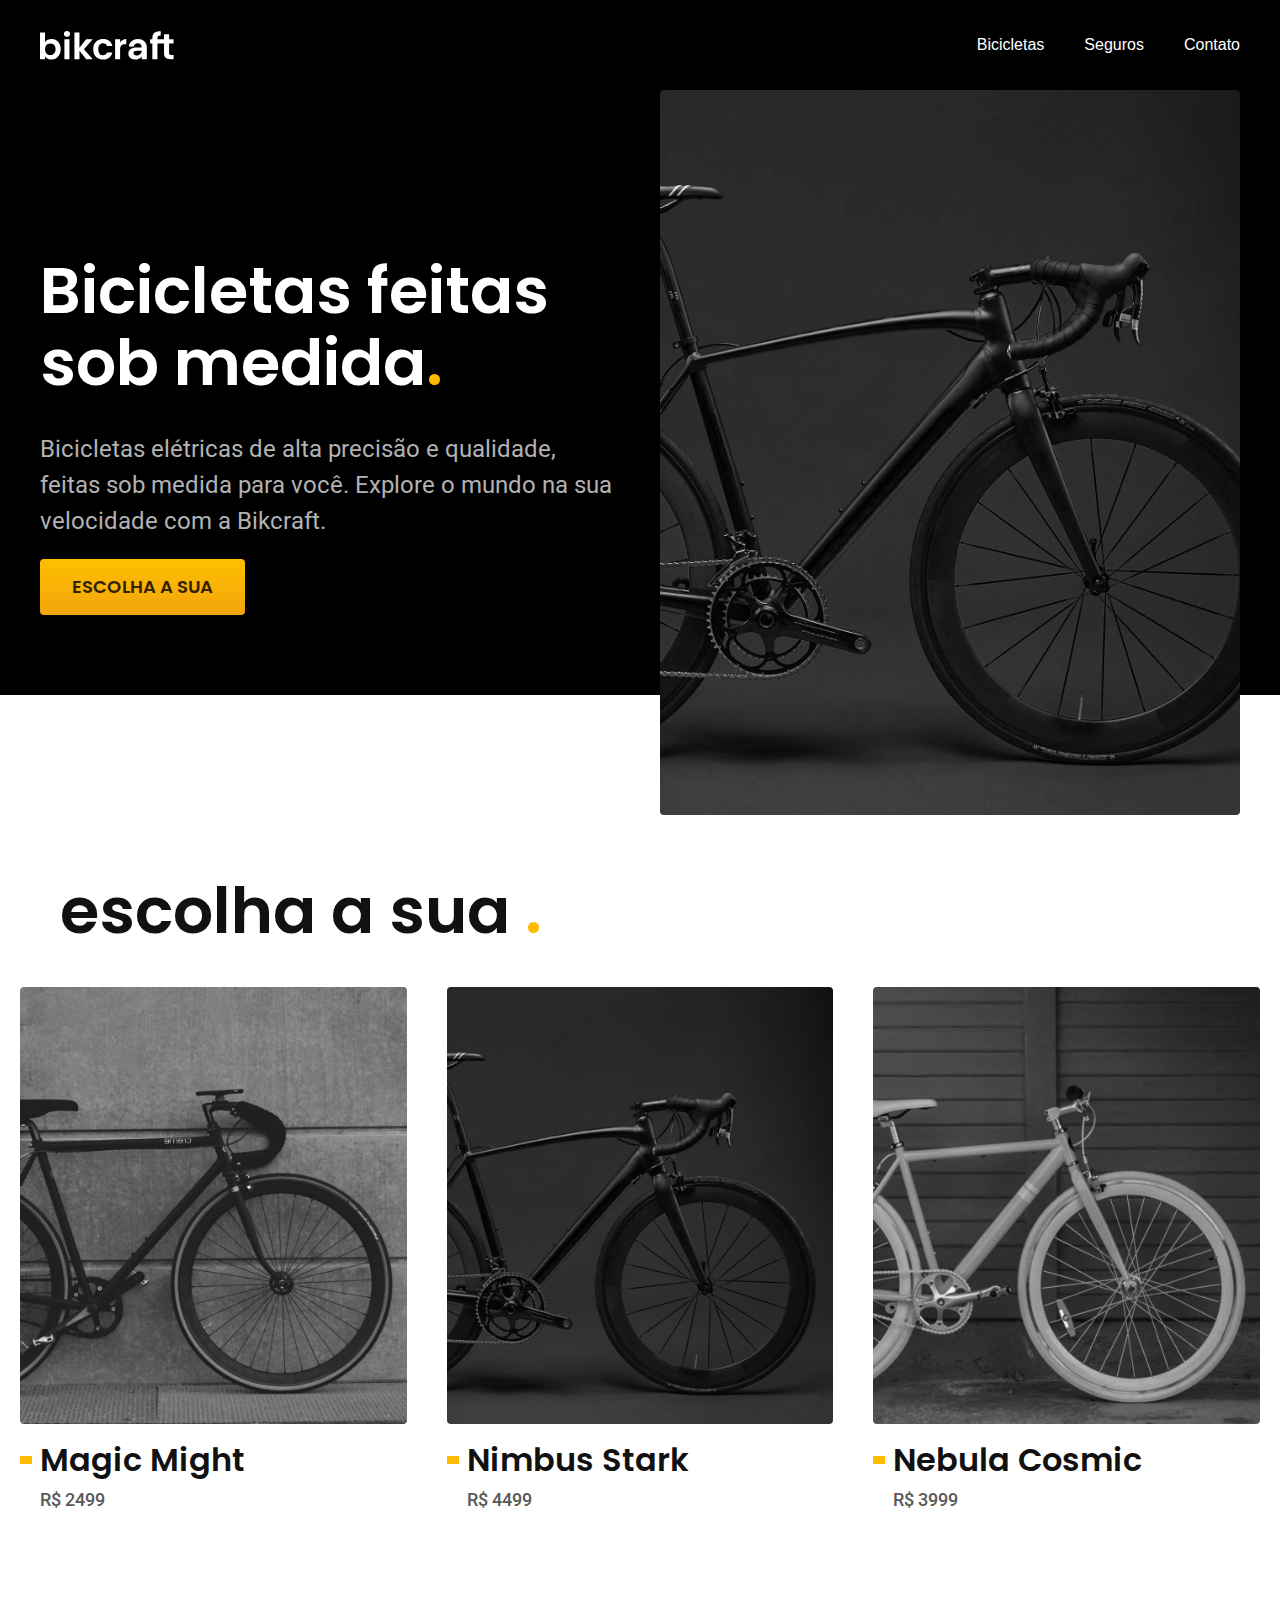
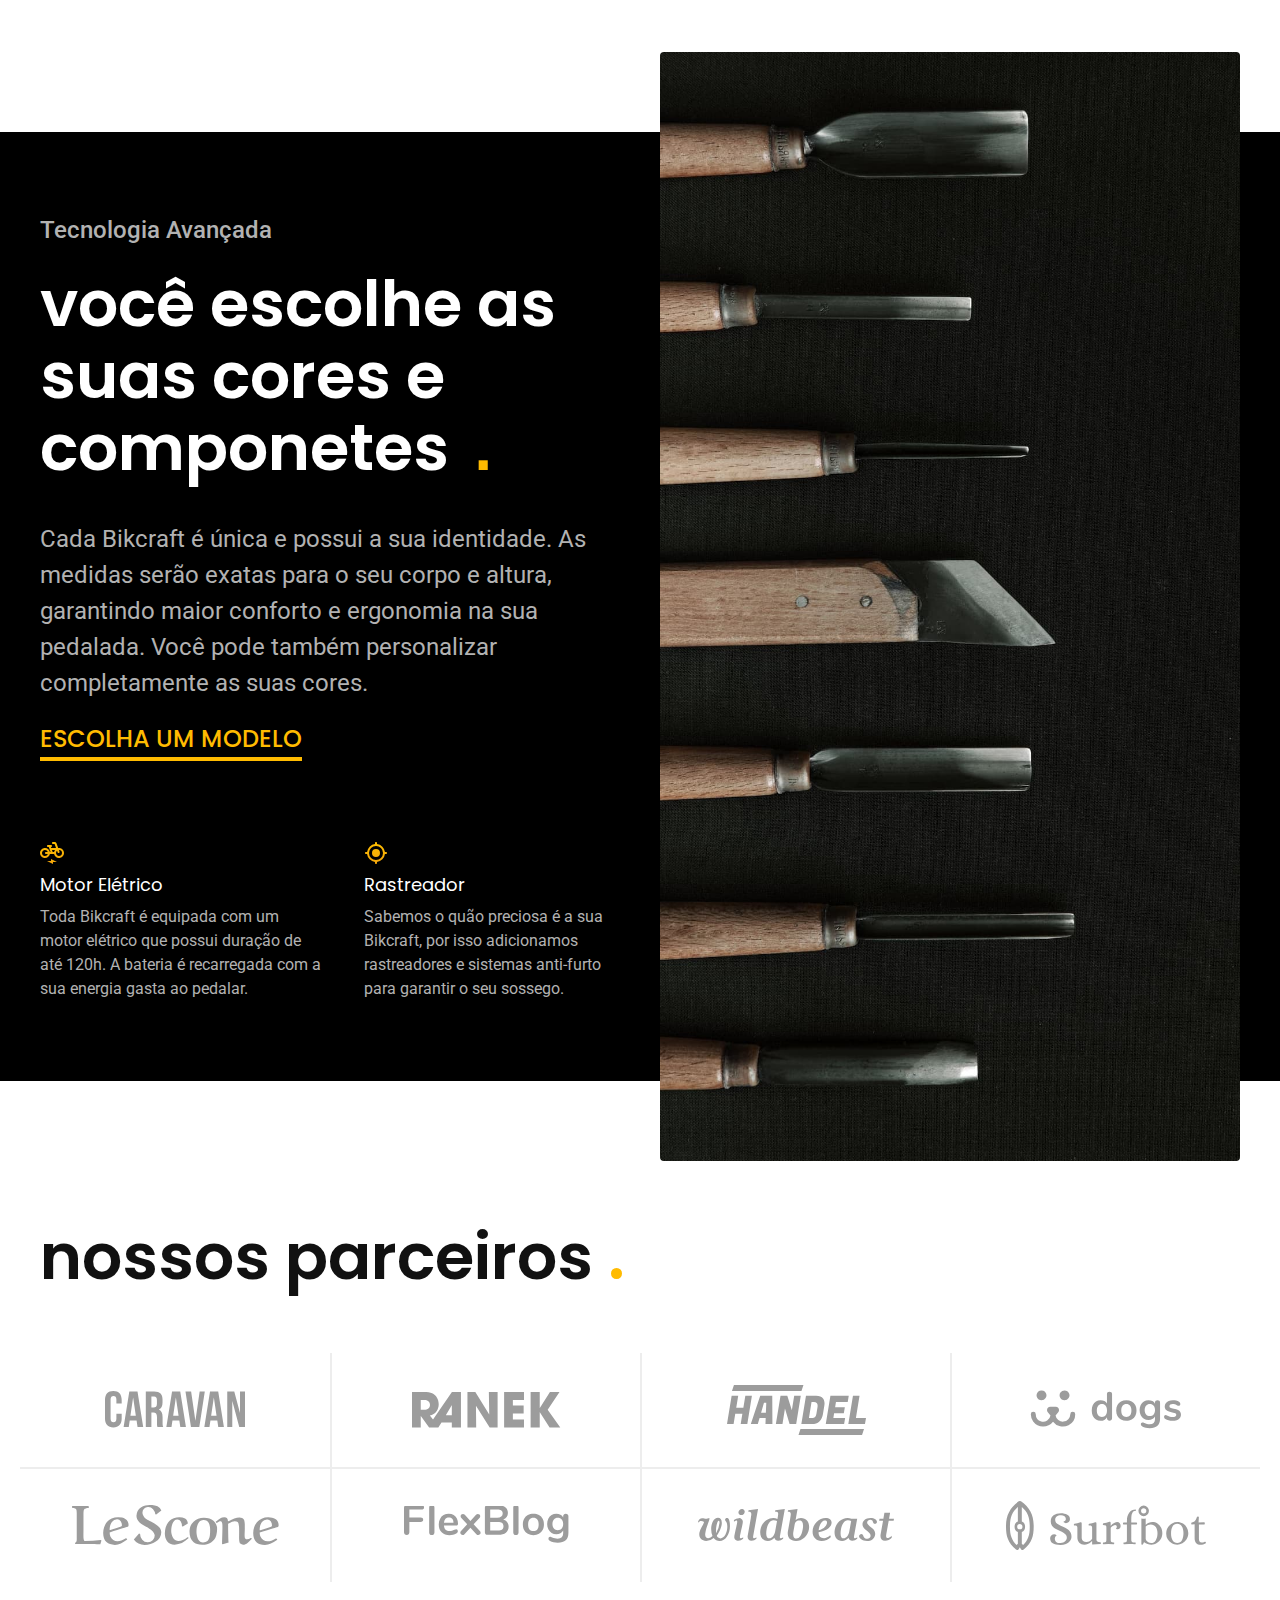
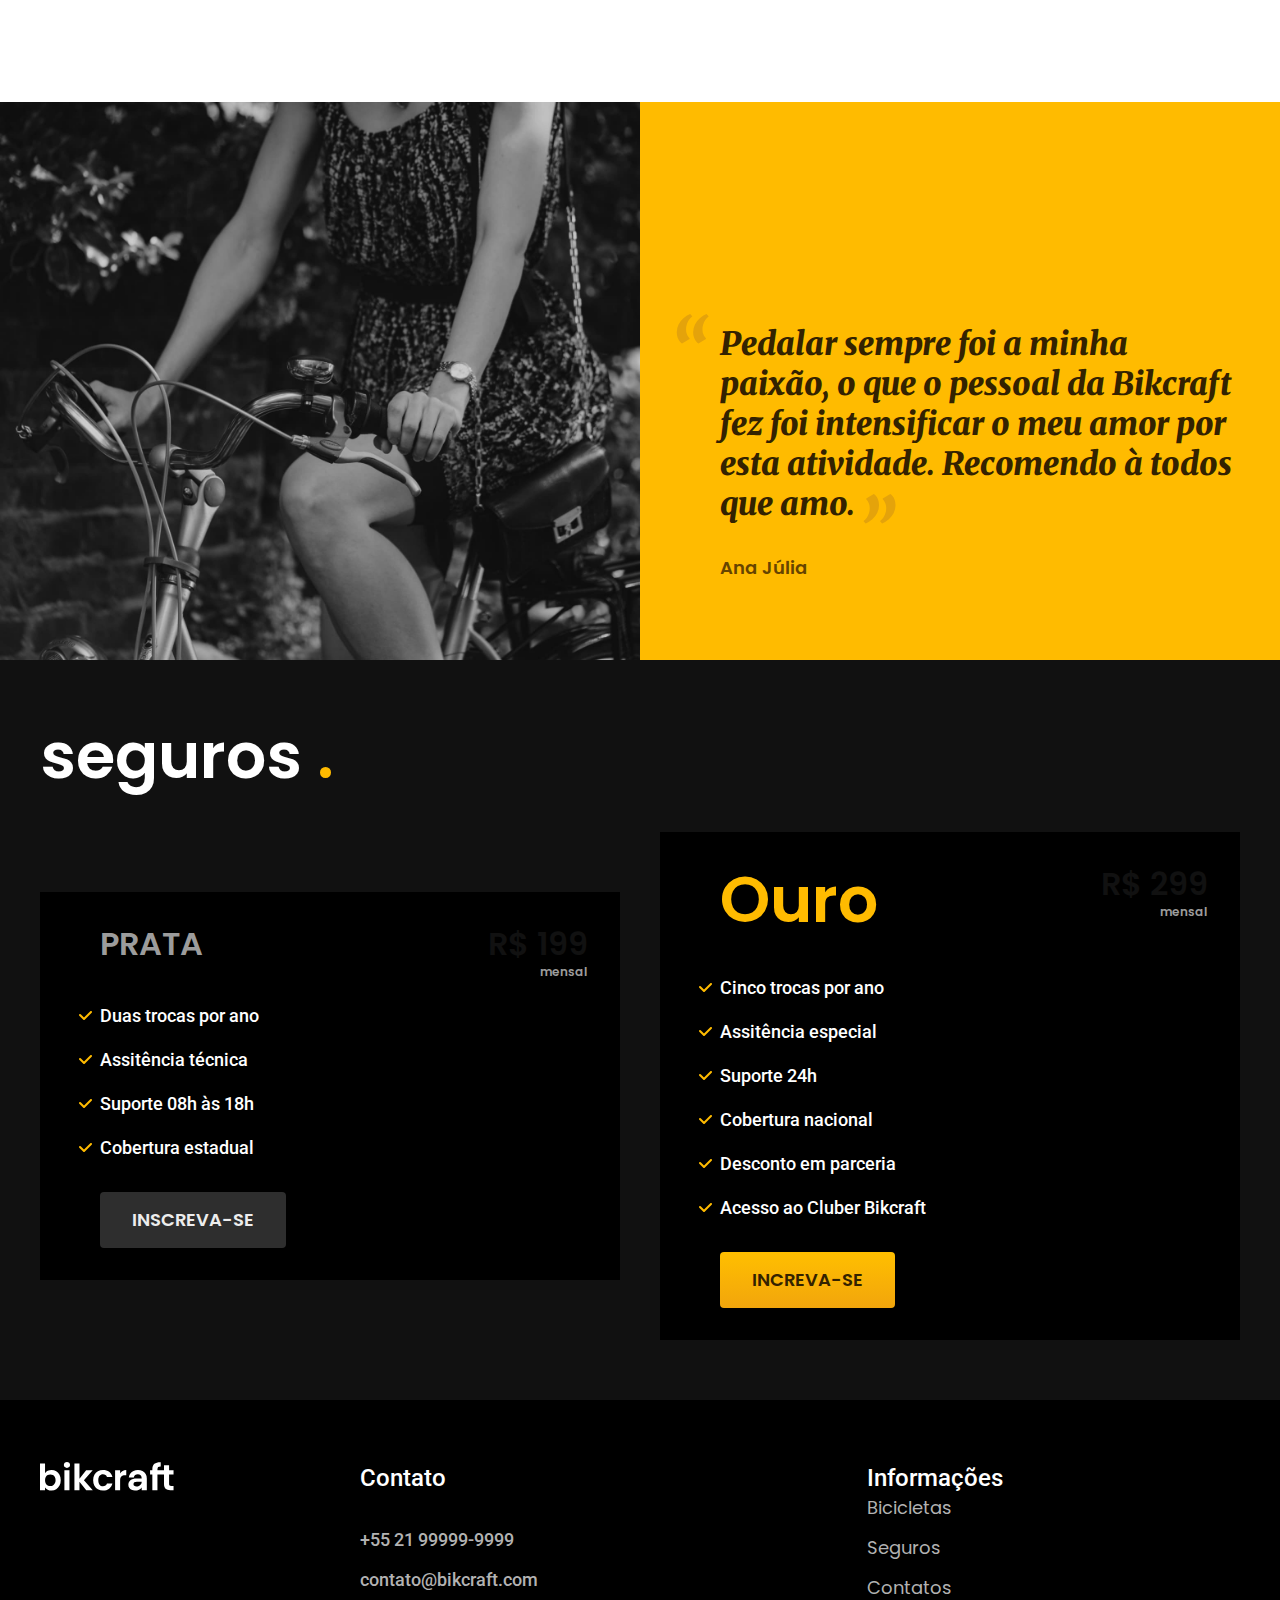
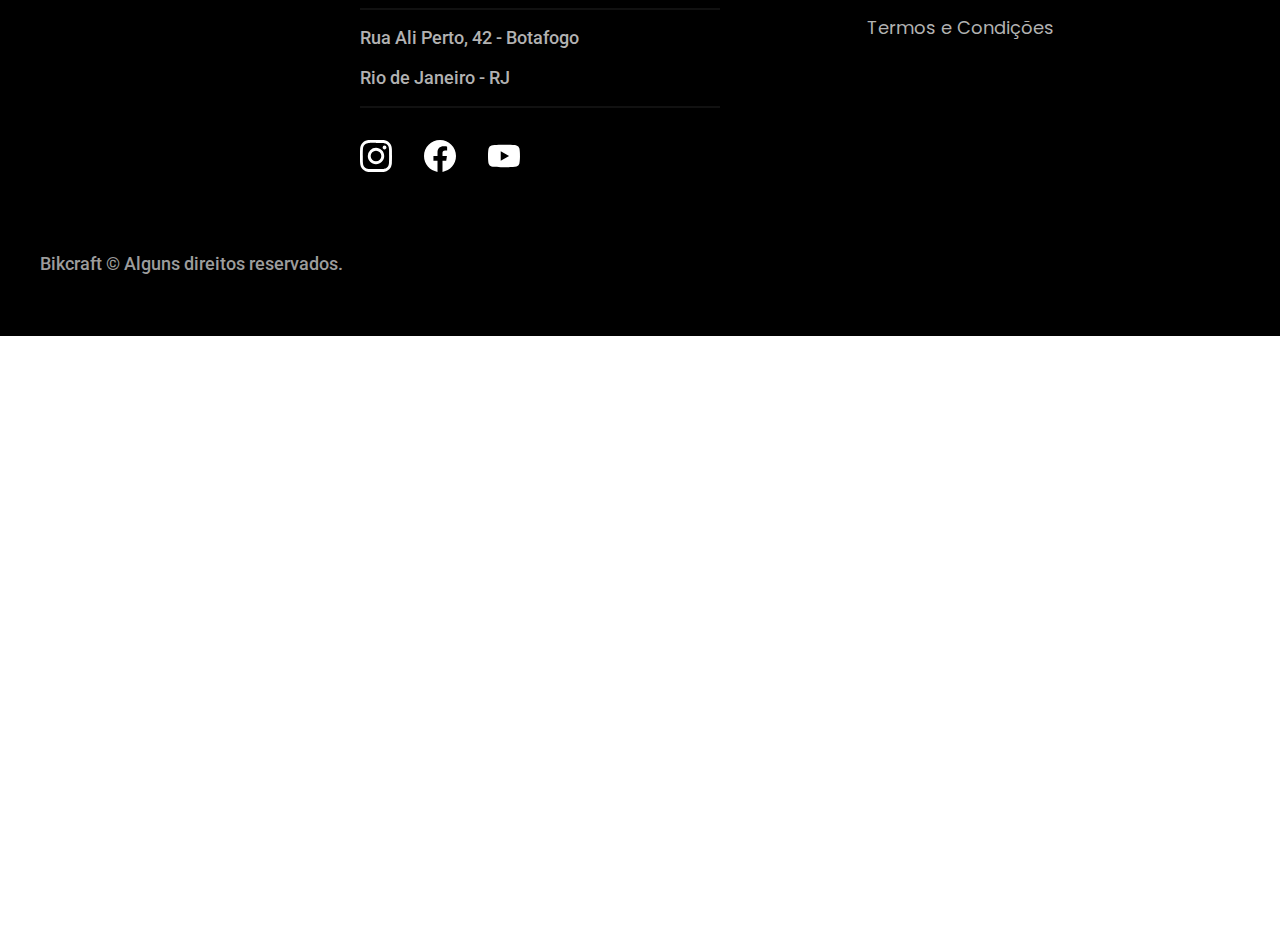
==== commit 27d05376: "Finalizando footer na página principal do site" ====
--- a/index.html
+++ b/index.html
@@ -214,9 +214,49 @@
           </ul>
           <a class="botao" href="./orcamento.html">Increva-se</a>
         </div>
-        
       </div>
     </article>
     <!-- FIM SUGUROS-->
+
+    <!-- INICIO RODAPE-->
+    <footer class="footer-bg">
+      <div class="footer container">
+        <img src="./img/bikcraft.svg" alt="Bikcraft">
+
+        <!-- CONTATO-->
+        <div class="footer-contato">
+          <h3 class="font-2-l-b cor-0">Contato</h3>
+          <ul class="font-2-m cor-5">
+            <li><a href="tel:+5521999999999">+55 21 99999-9999</a></li>
+            <li><a href="mailto:contato@bikcraft.com">contato@bikcraft.com</a></li>
+            <li>Rua Ali Perto, 42 - Botafogo</li>
+            <li>Rio de Janeiro - RJ</li>
+          </ul>
+          <div class="footer-redes">
+            <img src="./img/redes/instagram.svg" alt="Instagram">
+            <img src="./img/redes/facebook.svg" alt="Facbook">
+            <img src="./img/redes/youtube.svg" alt="Youtube">
+          </div>
+        </div>
+        
+        <!-- INFORMAÇÕES-->
+        <div class="footer-informacoes">
+          <h3 class="font-2-l-b cor-0">Informações</h3>
+          <nav>
+            <ul class="font-1-m cor-5">
+              <li><a href="./bicicletas.html">Bicicletas</a></li>
+              <li><a href="./seguros.html">Seguros</a></li>
+              <li><a href="./contato.html">Contatos</a></li>
+              <li><a href="./termos.html">Termos e Condições</a></li>
+            </ul>
+          </nav>
+          
+        </div>
+        <!-- DIREITOS RESERVADOS-->
+        <p class="footer-copy font-2-m cor-6">Bikcraft © Alguns direitos reservados.</p>
+      </div>
+      
+    </footer>
+    <!-- FIM RODAPE-->
   </body>
 </html>
--- a/css/style.css
+++ b/css/style.css
@@ -1,6 +1,7 @@
 /* Global */
 @import "./global/global.css";
 @import "./global/header.css";
+@import "./global/footer.css";
 
 /* Utilidades */
 @import "./utilidades/componentes.css";
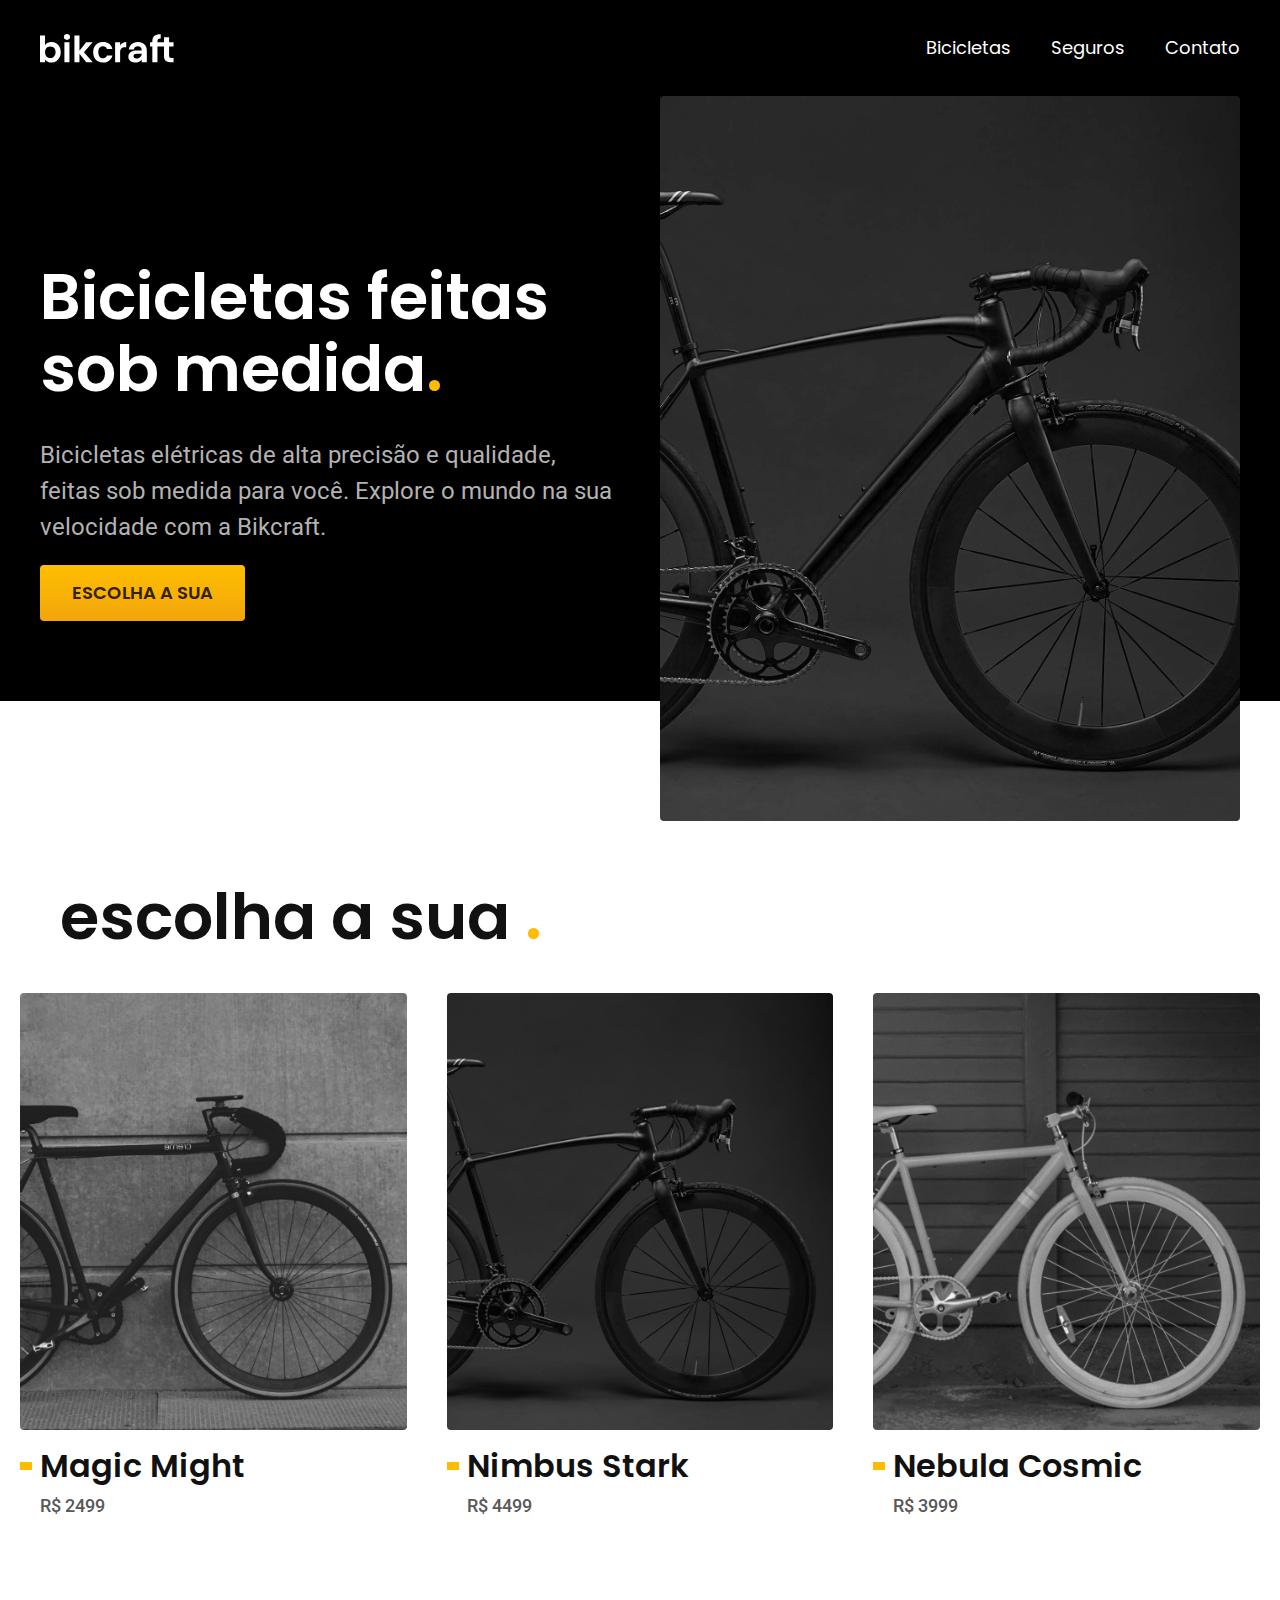
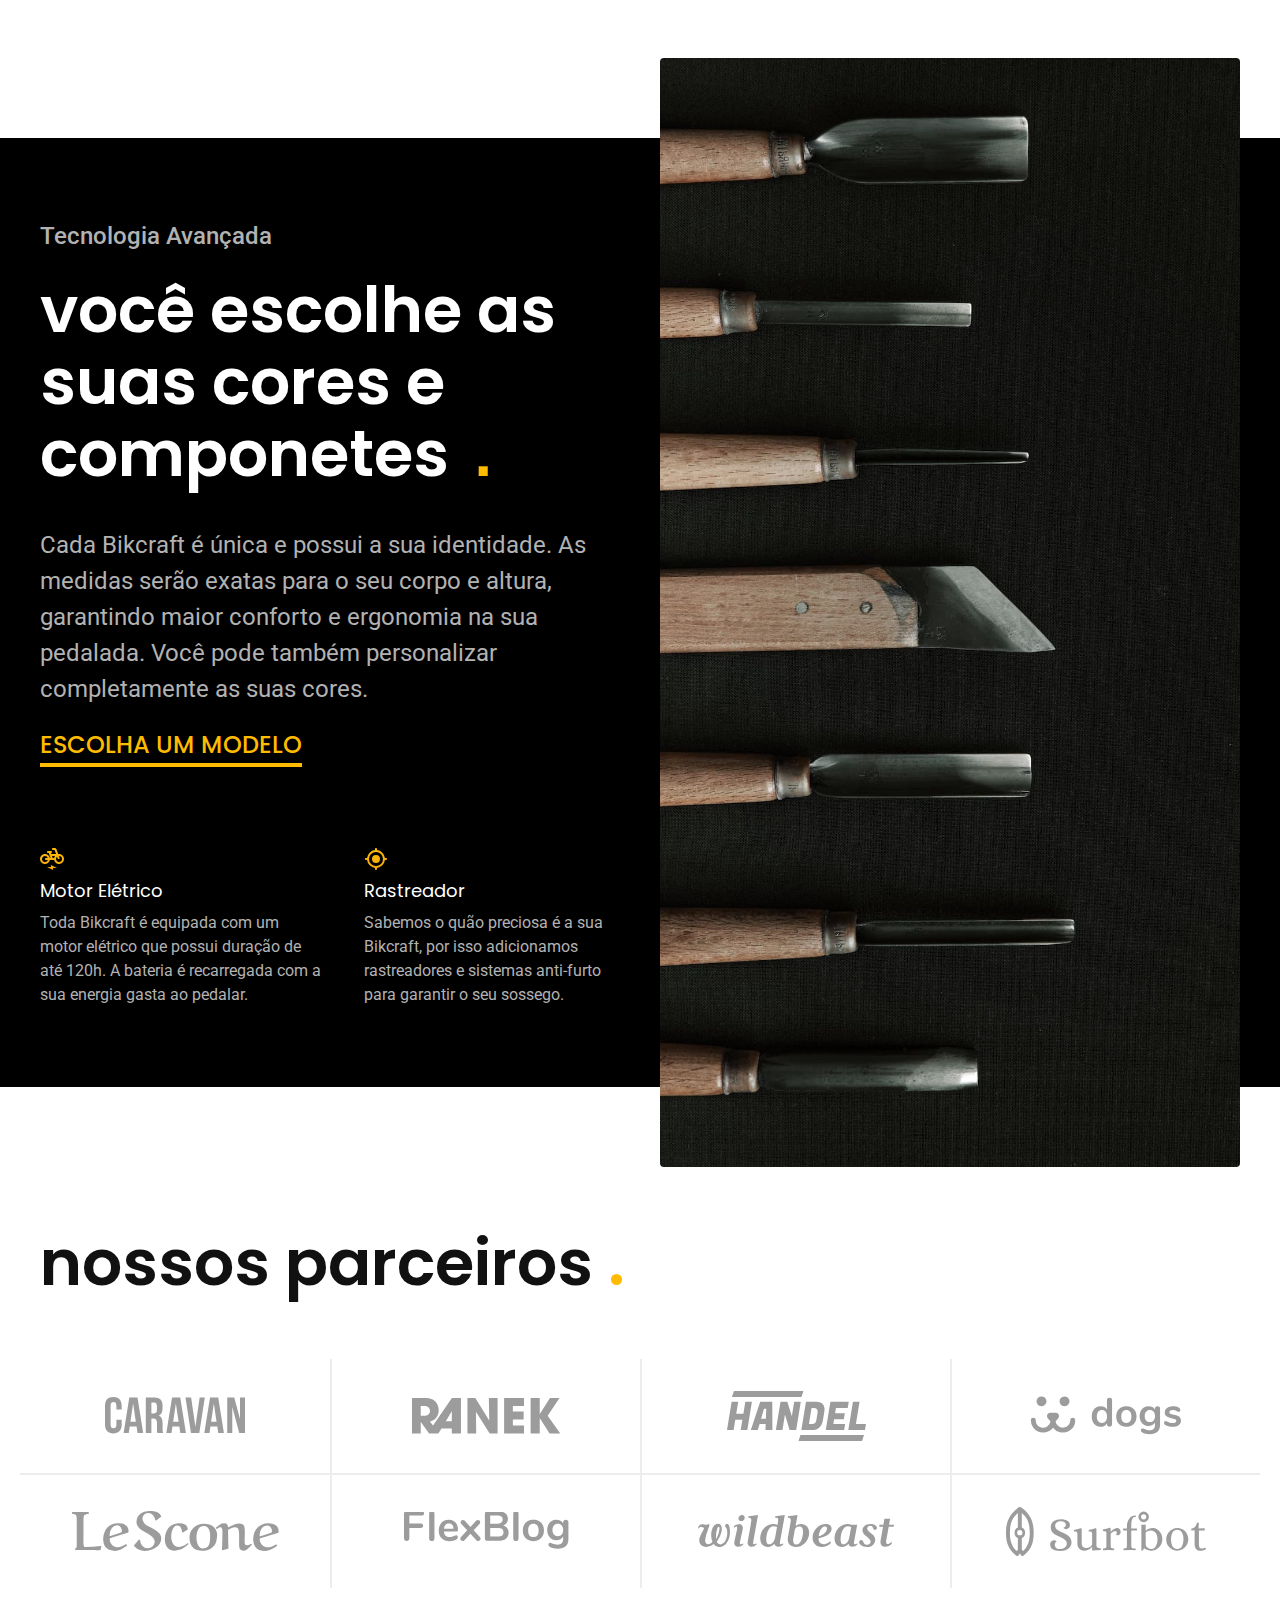
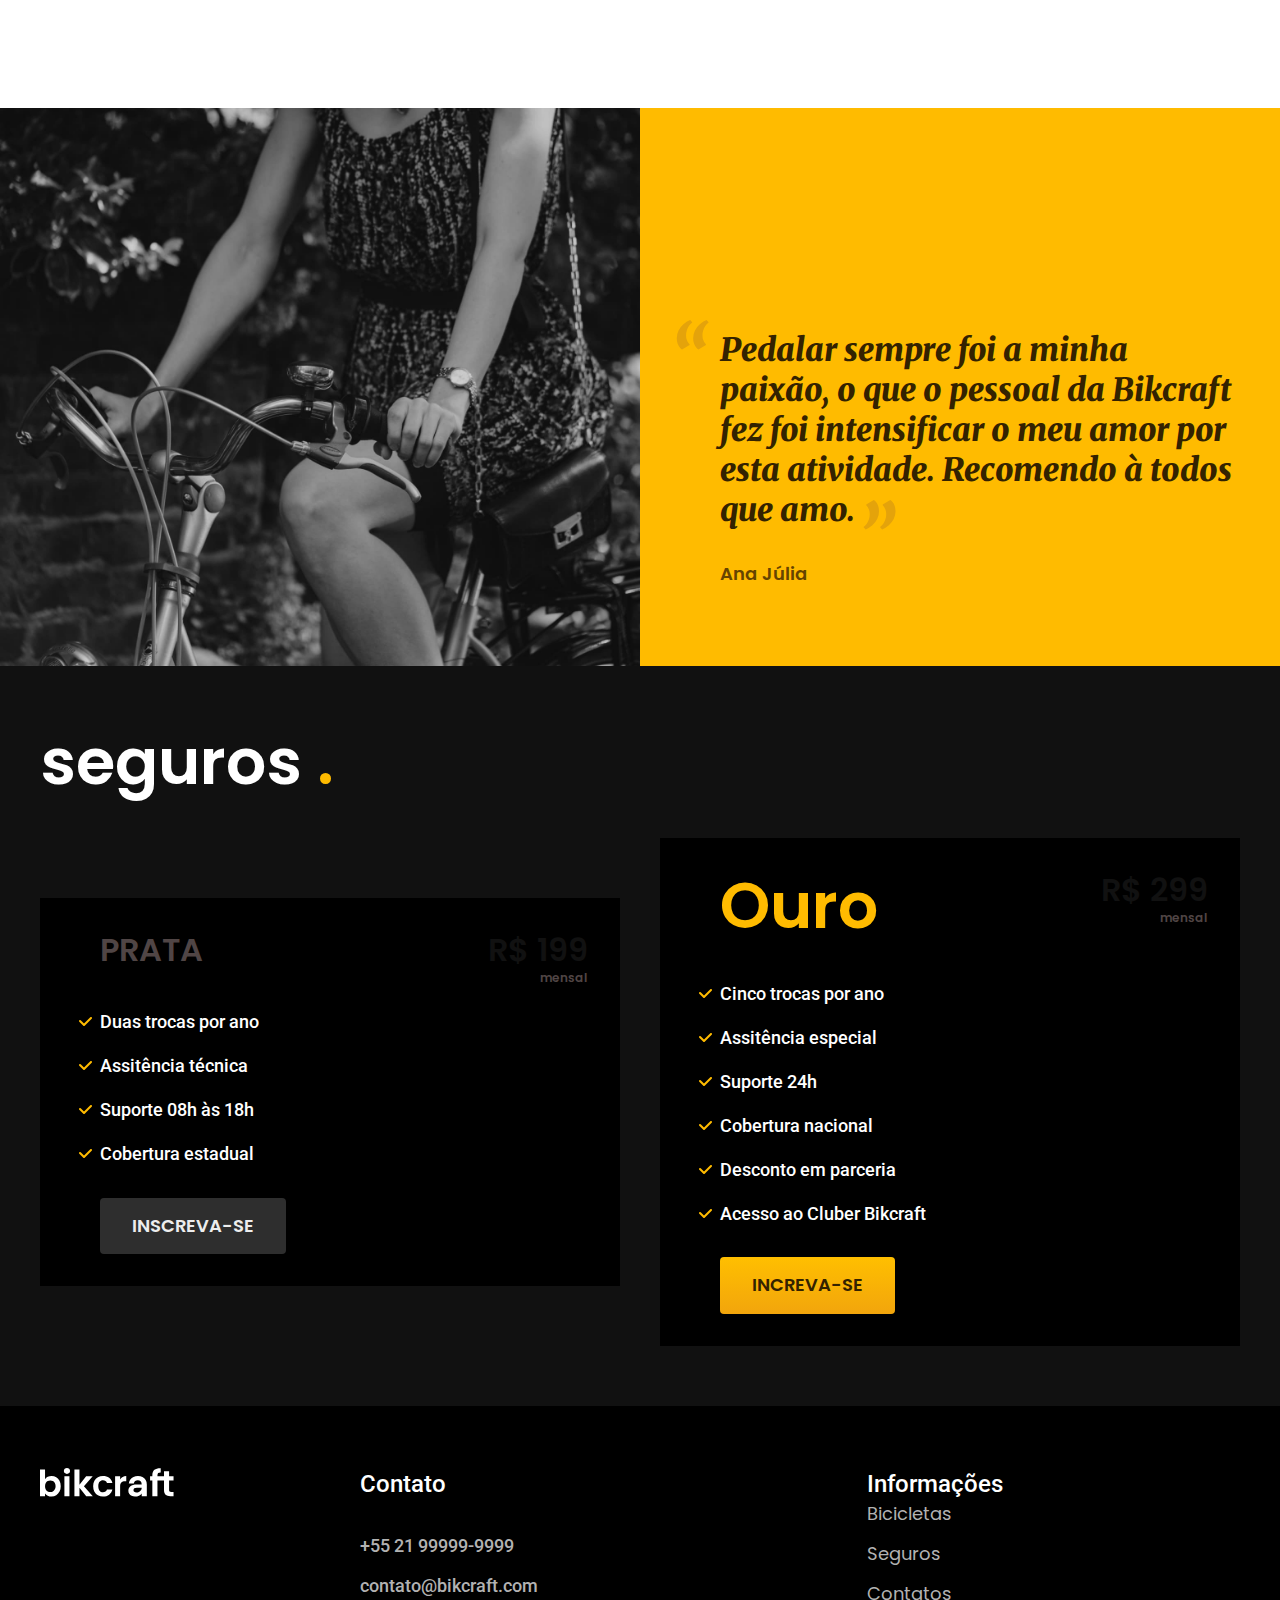
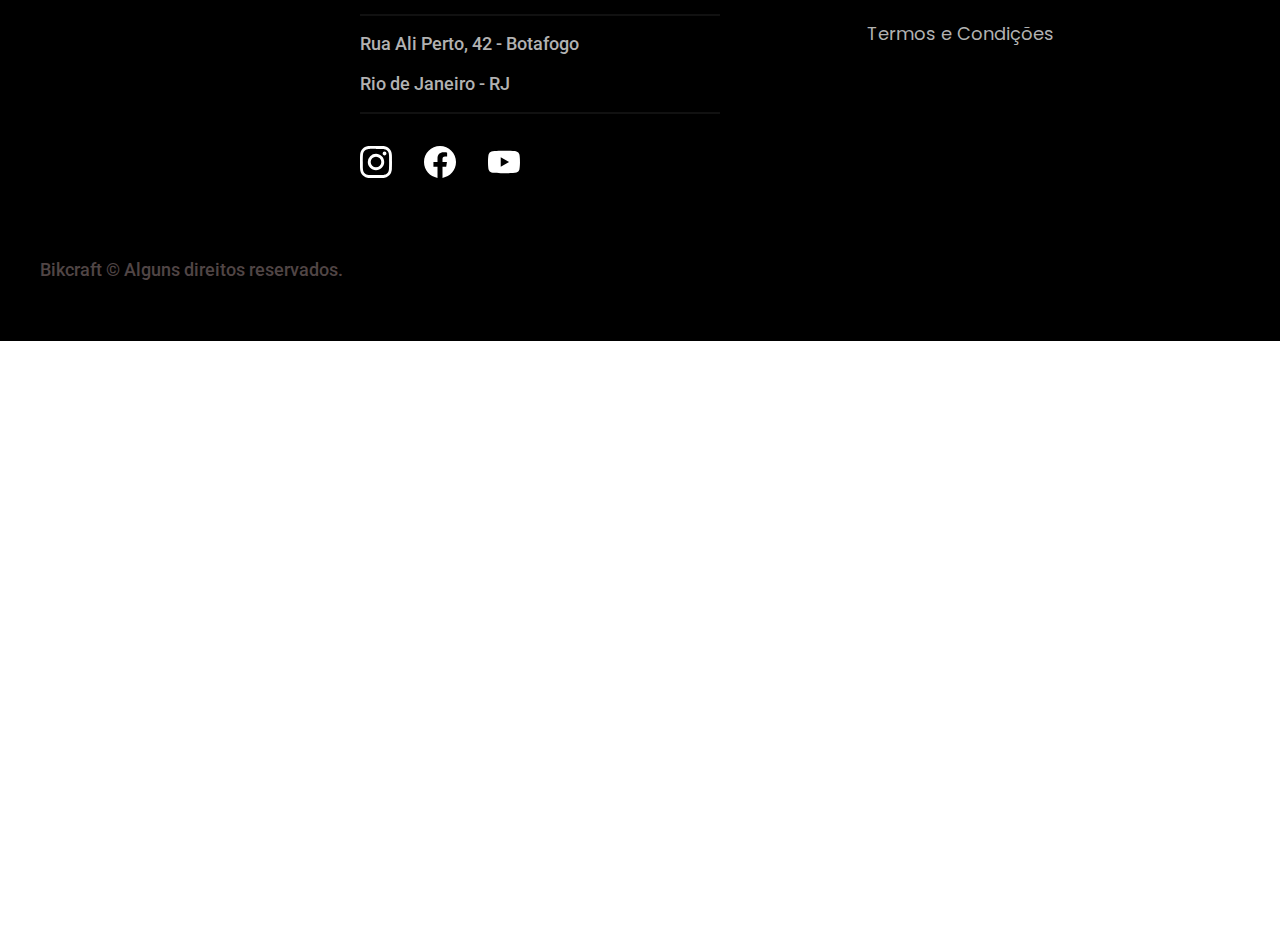
==== commit 28418d34: "Finalizando pagina termos.html" ====
--- a/index.html
+++ b/index.html
@@ -24,7 +24,7 @@
         <a href="./"><img src="./img/bikcraft.svg" alt="Bikcraft" /></a>
         <!-- MENU -->
         <nav aria-label="primaria">
-          <ul class="header-menu .font-1-m cor-0">
+          <ul class="header-menu font-1-m cor-0">
             <li><a href="./bicicletas.html">Bicicletas</a></li>
             <li><a href="./suguros.html">Seguros</a></li>
             <li><a href="./contato.html">Contato</a></li>
--- a/css/style.css
+++ b/css/style.css
@@ -19,3 +19,6 @@
 
 /* Bicicletas */
 @import "./bicicletas/bicicletas-listas.css";
+
+/* Termos */
+@import "./termos/termos.css";
